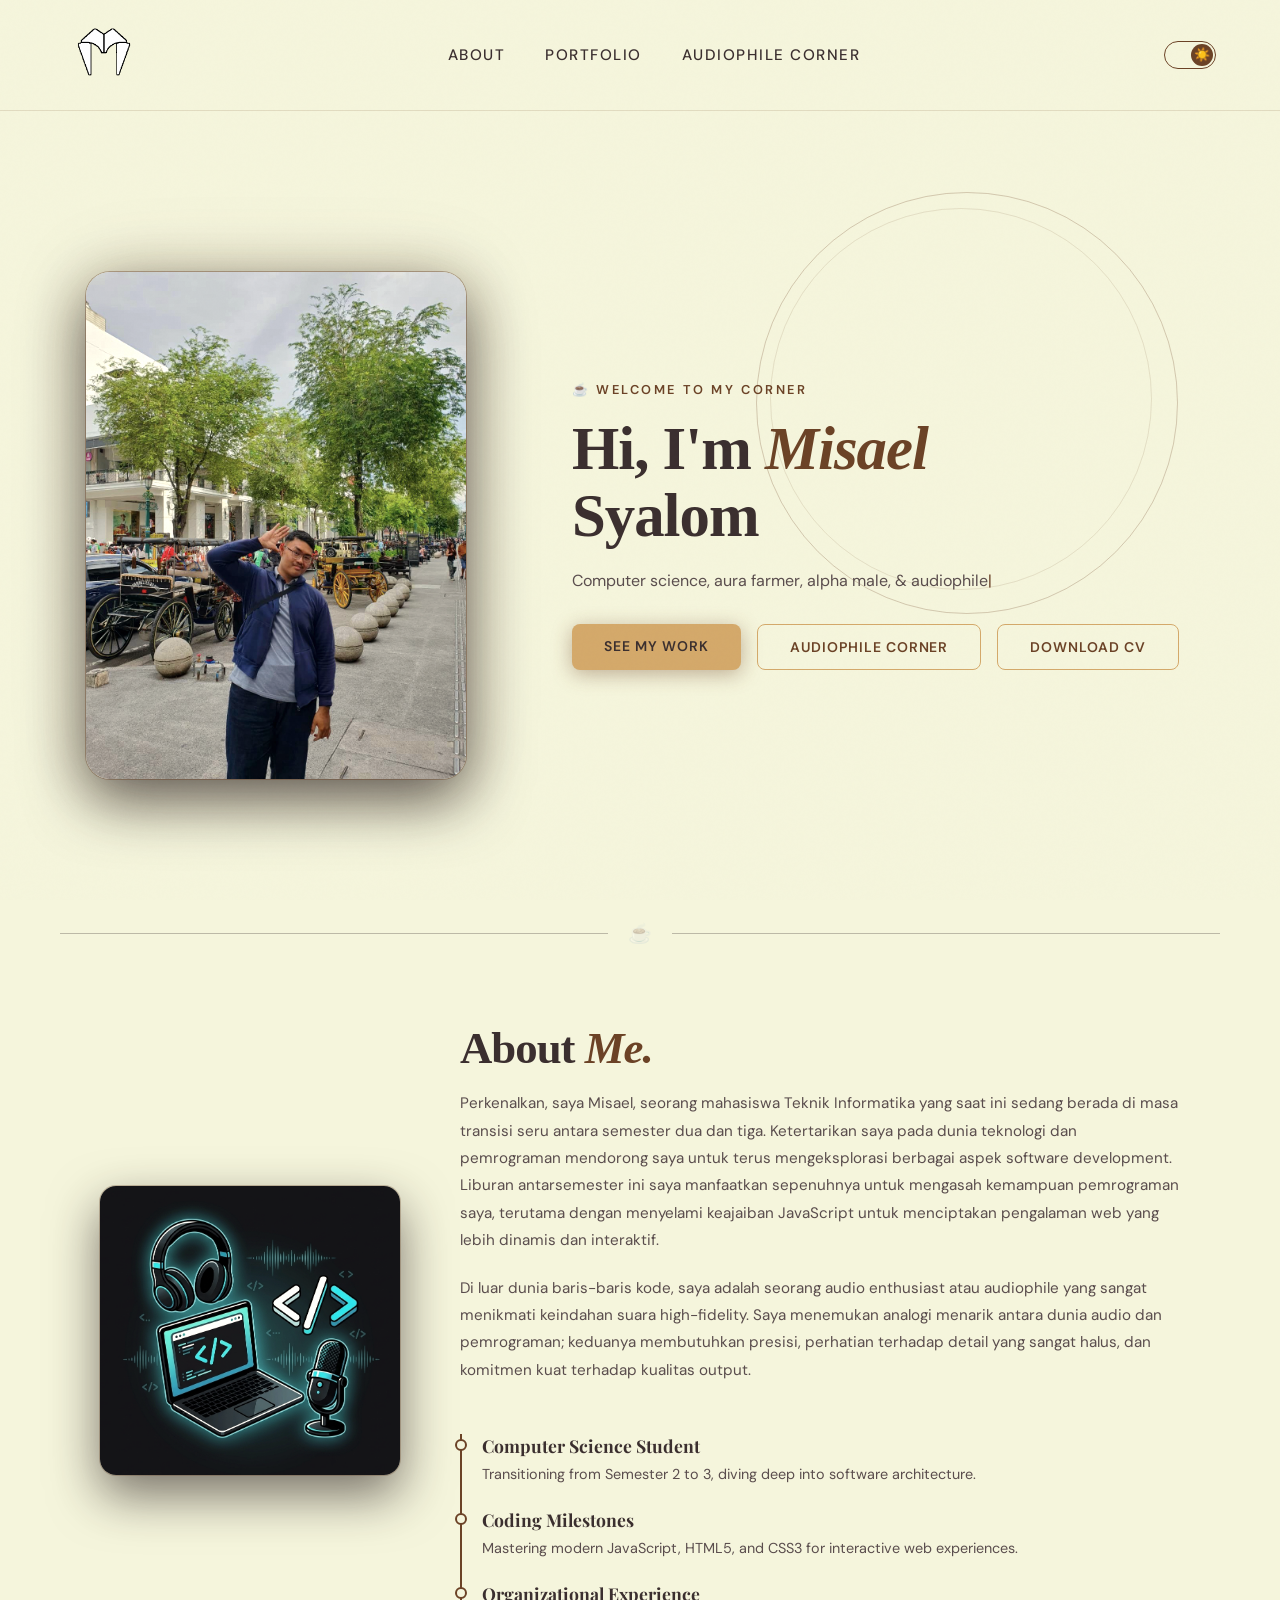
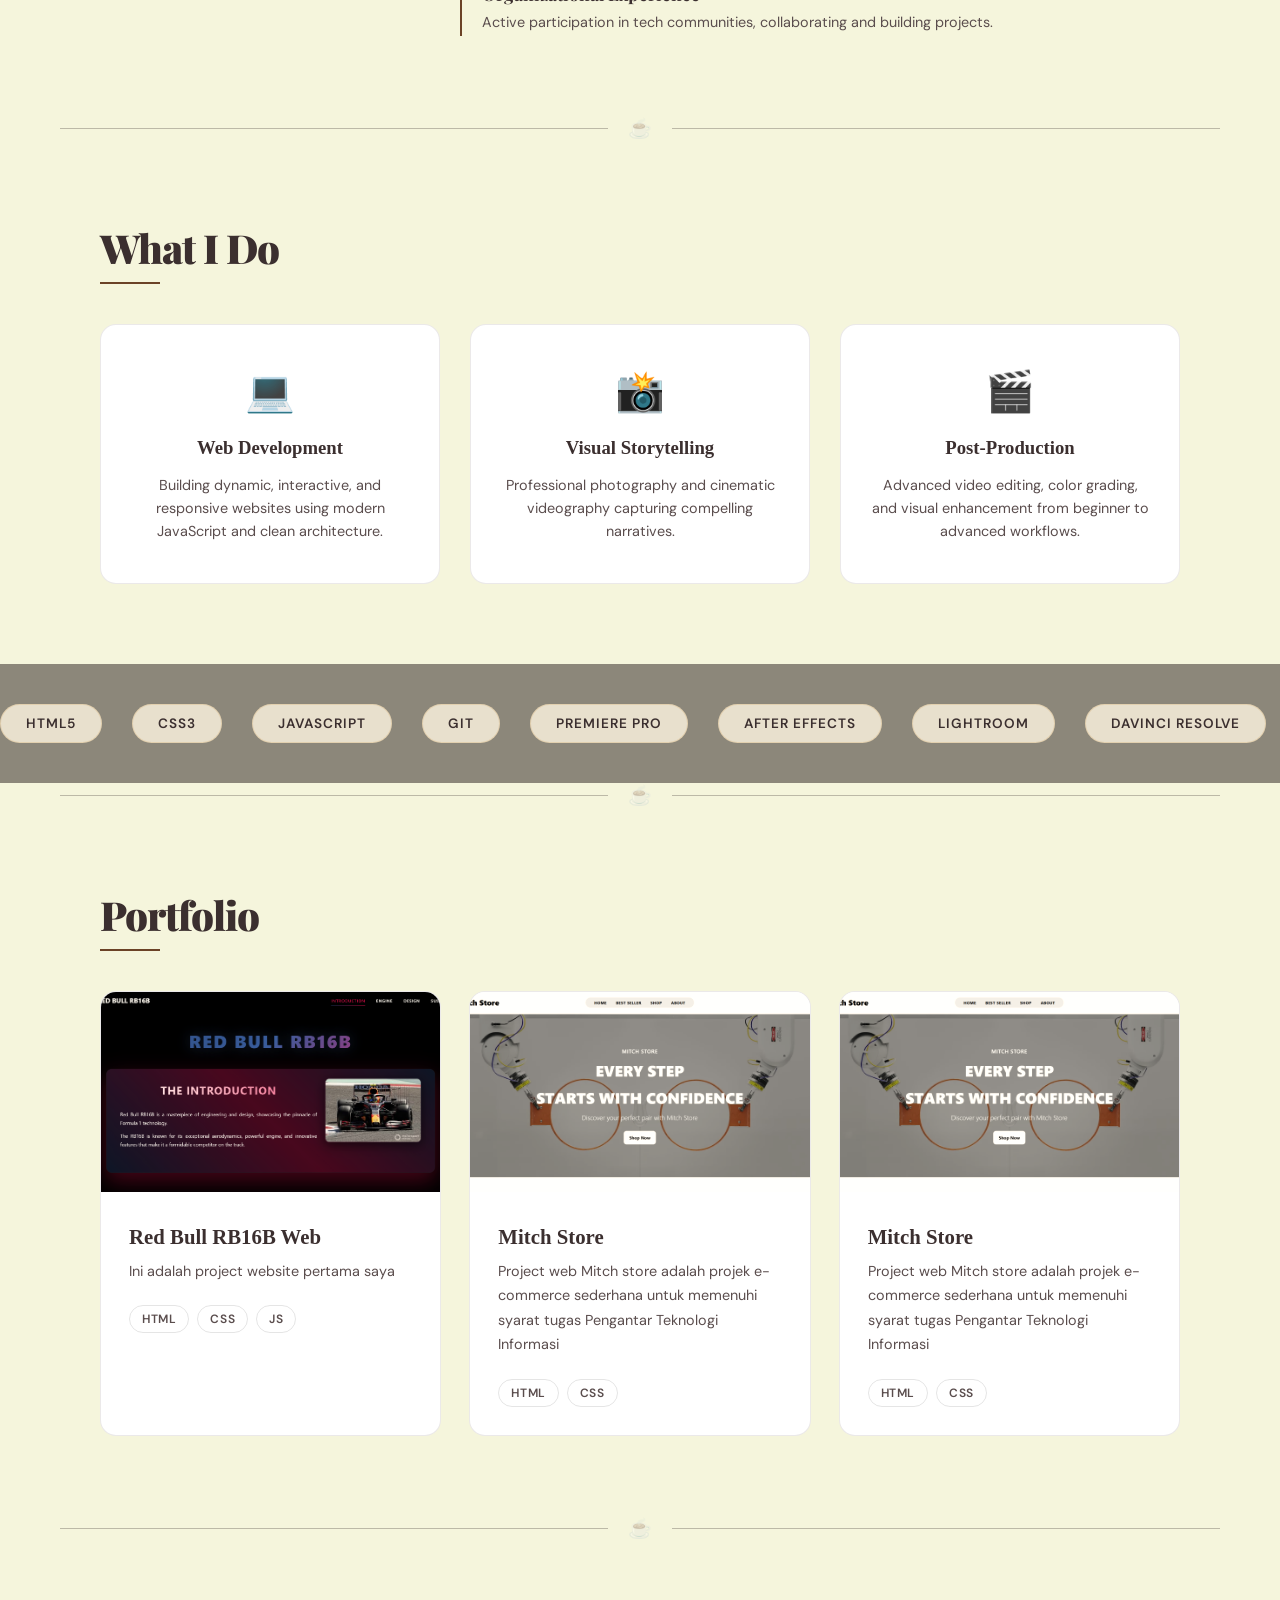
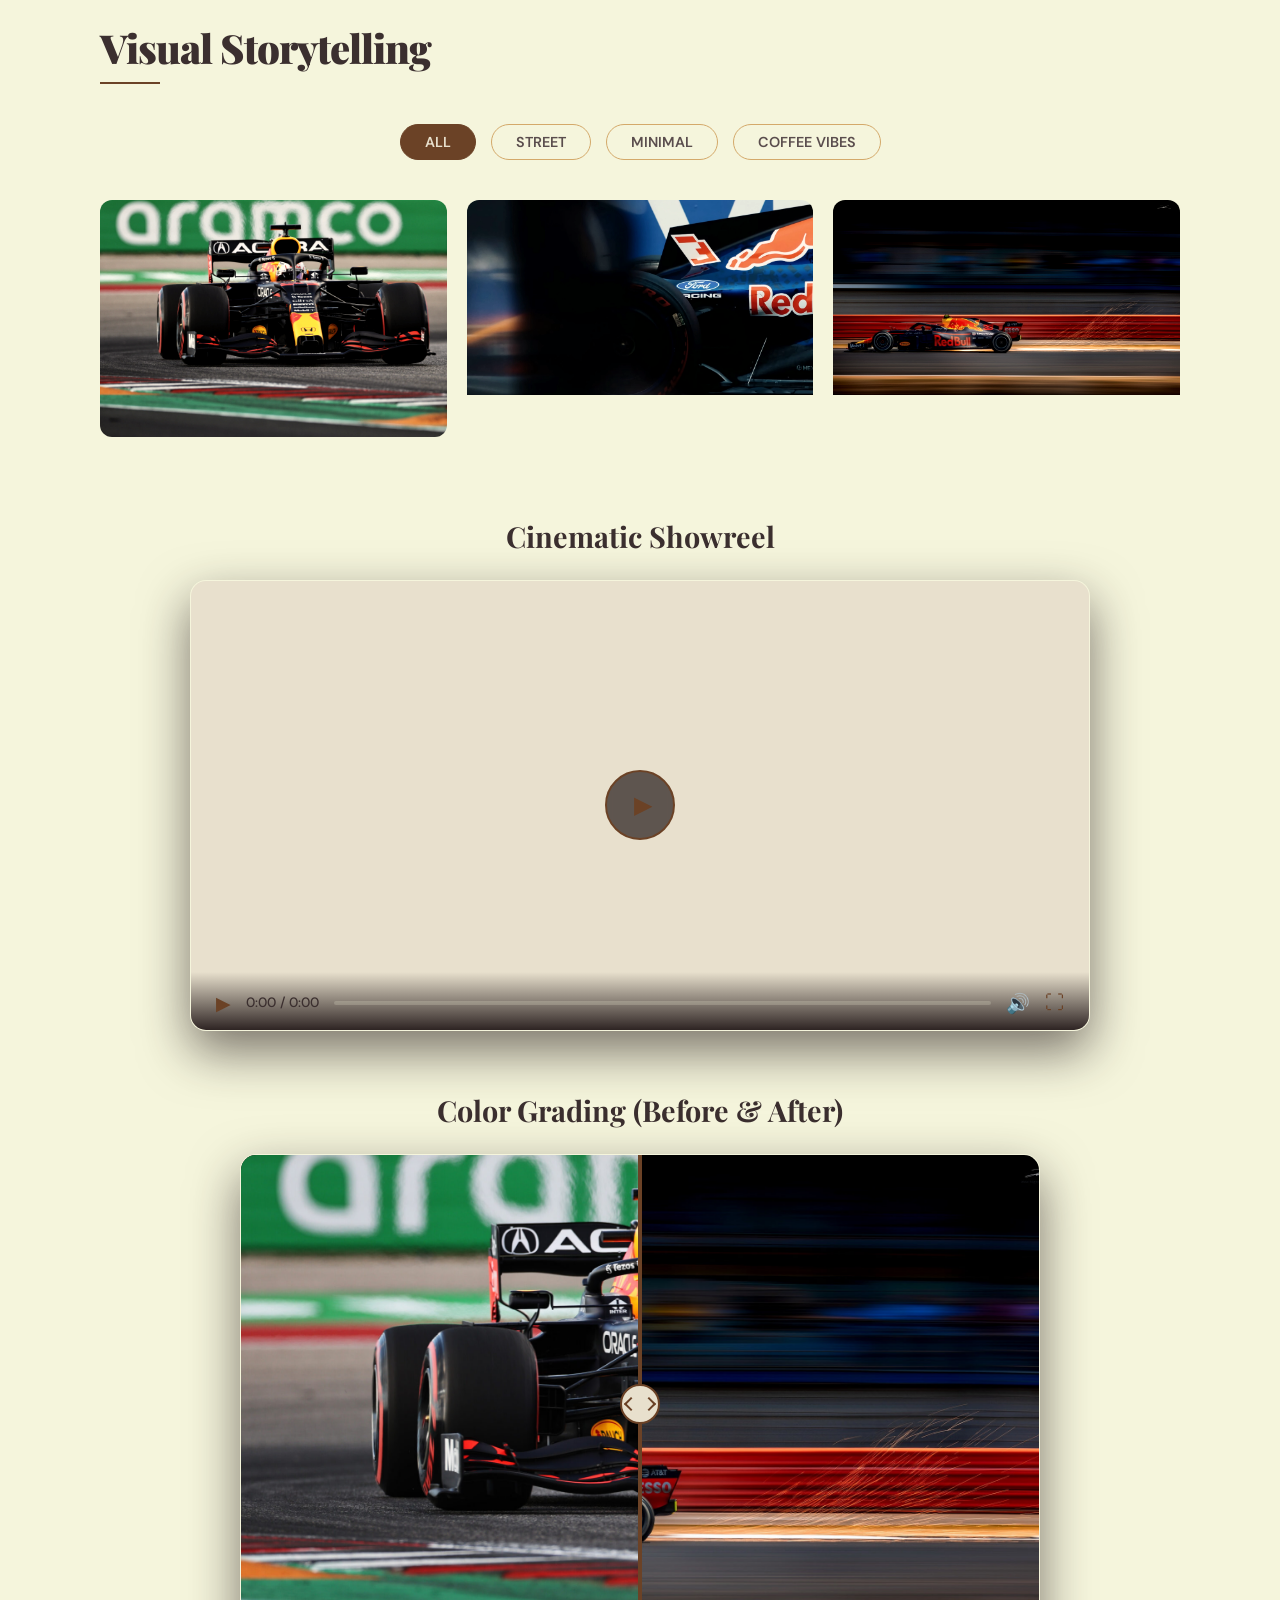
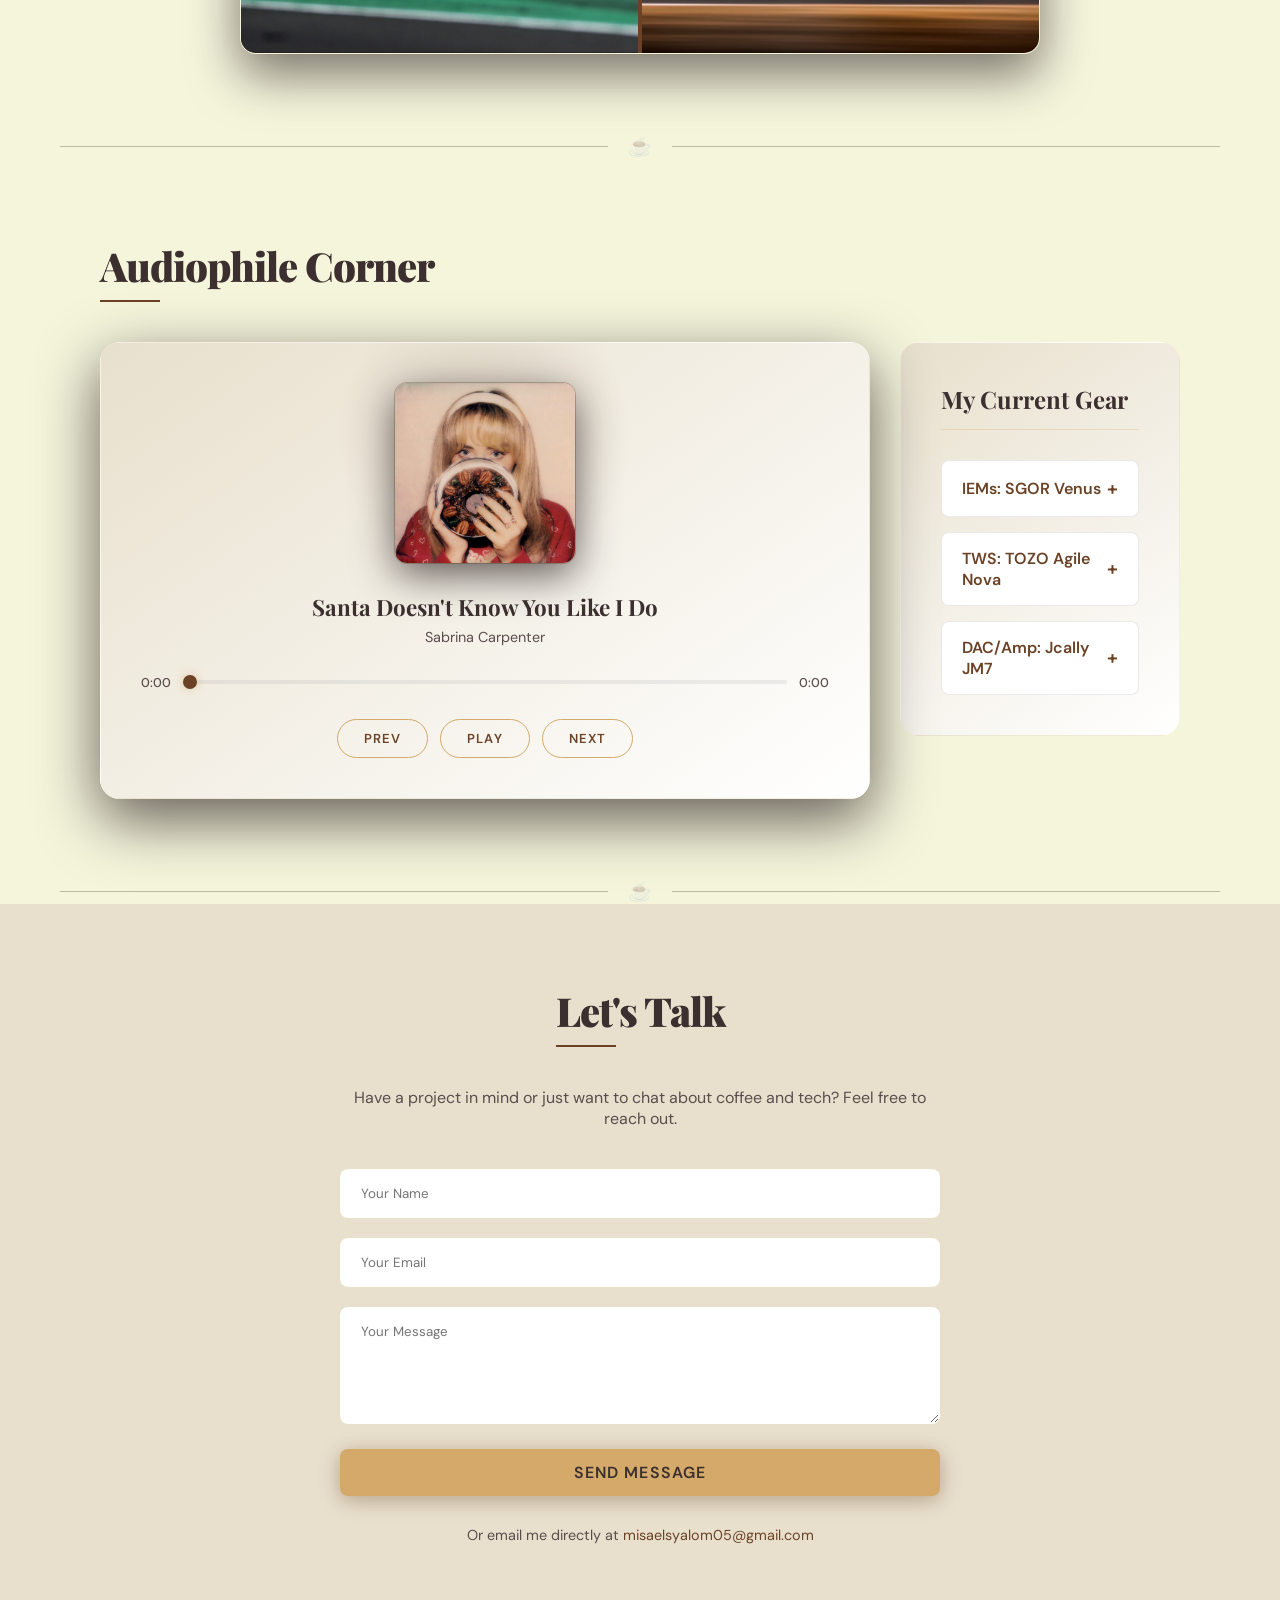
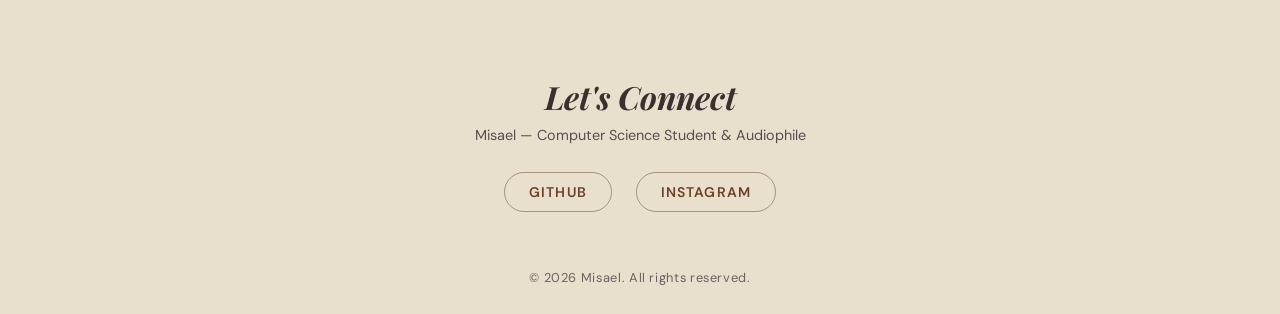
==== index.html @ 892ce071 "rename landing page" ====
<!DOCTYPE html>
<html lang="en">

<head>
    <meta charset="UTF-8">
    <meta name="viewport" content="width=device-width, initial-scale=1.0">
    <link rel="stylesheet" href="style.css">
    <link rel="icon" type="image/x-icon" href="logo_white.png">
    <title>Misael — Portfolio</title>

</head>

<body>

    <header id="main-header">
        <nav>
            <div class="nav-container">
                <div class="logo-wrapper">
                    <img src="logo_white.png" alt="logo" class="logokiri">
                </div>

                <ul class="nav-links">
                    <li><a href="#about" class="nav-item">About</a></li>
                    <li><a href="#projects" class="nav-item">Portfolio</a></li>
                    <li><a href="#audio" class="nav-item">Audiophile Corner</a></li>
                </ul>

                <div class="header-action">
                    <button id="theme-toggle" class="theme-switch" aria-label="Toggle Dark Mode">
                        <div class="switch-track">
                            <div class="switch-thumb">
                                <span class="icon-moon">🌙</span>
                                <span class="icon-sun">☀️</span>
                            </div>
                        </div>
                    </button>
                </div>
            </div>
        </nav>
    </header>

    <!-- HERO -->
    <section class="hero">
        <div class="hero-container">
            <div class="hero-image-container">
                <img src="profil hero content.jpeg" alt="Foto Profil Misael" class="profile-pic">
            </div>
            <div class="hero-text">
                <p class="eyebrow">☕ welcome to my corner</p>
                <h2 class="hero-greeting">Hi, I'm <em>Misael</em><br>Syalom</h2>
                <p class="hero-description typing-effect">Computer science, aura farmer, alpha male, & audiophile</p>
                <div class="hero-buttons">
                    <a href="#projects" class="btn btn-filled">See My Work</a>
                    <a href="#audio" class="btn btn-outline">Audiophile Corner</a>
                    <a href="#" class="btn btn-outline cv-btn" download>Download CV</a>
                </div>
            </div>
        </div>
    </section>

    <!-- DIVIDER -->
    <div class="section-divider"><span>☕</span></div>

    <!-- ABOUT ME -->
    <section class="aboutme" id="about">
        <img class="aboutmeimg" src="ilustrasi about me.png" alt="ilustrasi about me">
        <div class="tulisanaboutme">
            <h1>About <span>Me.</span></h1>
            <p>Perkenalkan, saya Misael, seorang mahasiswa Teknik Informatika yang saat ini sedang berada di masa
                transisi seru antara semester dua dan tiga. Ketertarikan saya pada dunia teknologi dan pemrograman
                mendorong saya untuk terus mengeksplorasi berbagai aspek software development. Liburan antarsemester ini
                saya manfaatkan sepenuhnya untuk mengasah kemampuan pemrograman saya, terutama dengan menyelami
                keajaiban JavaScript untuk menciptakan pengalaman web yang lebih dinamis dan interaktif.</p>
            <p>Di luar dunia baris-baris kode, saya adalah seorang audio enthusiast atau audiophile yang sangat
                menikmati keindahan suara high-fidelity. Saya menemukan analogi menarik antara dunia audio dan
                pemrograman; keduanya membutuhkan presisi, perhatian terhadap detail yang sangat halus, dan komitmen
                kuat terhadap kualitas output.</p>

            <div class="timeline-container">
                <div class="timeline-item">
                    <div class="timeline-dot"></div>
                    <div class="timeline-content">
                        <h4>Computer Science Student</h4>
                        <p>Transitioning from Semester 2 to 3, diving deep into software architecture.</p>
                    </div>
                </div>
                <div class="timeline-item">
                    <div class="timeline-dot"></div>
                    <div class="timeline-content">
                        <h4>Coding Milestones</h4>
                        <p>Mastering modern JavaScript, HTML5, and CSS3 for interactive web experiences.</p>
                    </div>
                </div>
                <div class="timeline-item">
                    <div class="timeline-dot"></div>
                    <div class="timeline-content">
                        <h4>Organizational Experience</h4>
                        <p>Active participation in tech communities, collaborating and building projects.</p>
                    </div>
                </div>
            </div>
        </div>
    </section>

    <!-- DIVIDER -->
    <div class="section-divider"><span>☕</span></div>

    <!-- WHAT I DO / SERVICES -->
    <section class="services">
        <h2 class="section-title">What I Do</h2>
        <div class="services-grid">
            <div class="service-card">
                <div class="service-icon">💻</div>
                <h3>Web Development</h3>
                <p>Building dynamic, interactive, and responsive websites using modern JavaScript and clean
                    architecture.</p>
            </div>
            <div class="service-card">
                <div class="service-icon">📸</div>
                <h3>Visual Storytelling</h3>
                <p>Professional photography and cinematic videography capturing compelling narratives.</p>
            </div>
            <div class="service-card">
                <div class="service-icon">🎬</div>
                <h3>Post-Production</h3>
                <p>Advanced video editing, color grading, and visual enhancement from beginner to advanced workflows.
                </p>
            </div>
        </div>
    </section>

    <!-- TECH STACK -->
    <section class="tech-stack-marquee">
        <div class="marquee-content">
            <!-- Badges -->
            <span class="tech-badge">HTML5</span>
            <span class="tech-badge">CSS3</span>
            <span class="tech-badge">JavaScript</span>
            <span class="tech-badge">Git</span>
            <span class="tech-badge">Premiere Pro</span>
            <span class="tech-badge">After Effects</span>
            <span class="tech-badge">Lightroom</span>
            <span class="tech-badge">DaVinci Resolve</span>
            <!-- Duplicate for infinite scroll -->
            <span class="tech-badge" aria-hidden="true">HTML5</span>
            <span class="tech-badge" aria-hidden="true">CSS3</span>
            <span class="tech-badge" aria-hidden="true">JavaScript</span>
            <span class="tech-badge" aria-hidden="true">Git</span>
            <span class="tech-badge" aria-hidden="true">Premiere Pro</span>
            <span class="tech-badge" aria-hidden="true">After Effects</span>
            <span class="tech-badge" aria-hidden="true">Lightroom</span>
            <span class="tech-badge" aria-hidden="true">DaVinci Resolve</span>
        </div>
    </section>

    <!-- DIVIDER -->
    <div class="section-divider"><span>☕</span></div>

    <!-- PORTFOLIO -->
    <section class="portfolio" id="projects">
        <h2 class="section-title">Portfolio</h2>
        <div class="portfolio-grid">

            <div class="card" onclick="openModal('modal-1')">
                <img src="ss web 1.png" alt="Project 1" class="card-img">
                <div class="card-content">
                    <h3>Red Bull RB16B Web</h3>
                    <p>Ini adalah project website pertama saya</p>
                    <div class="tech-stack">
                        <span>HTML</span>
                        <span>CSS</span>
                        <span>JS</span>
                    </div>
                </div>
            </div>

            <div class="card" onclick="openModal('modal-2')">
                <img src="mitch store.png" alt="Mitch Store" class="card-img">
                <div class="card-content">
                    <h3>Mitch Store</h3>
                    <p>Project web Mitch store adalah projek e-commerce sederhana untuk memenuhi syarat tugas Pengantar
                        Teknologi Informasi</p>
                    <div class="tech-stack">
                        <span>HTML</span>
                        <span>CSS</span>
                    </div>
                </div>
            </div>

            <div class="card" onclick="openModal('modal-2')">
                <img src="mitch store.png" alt="Mitch Store" class="card-img">
                <div class="card-content">
                    <h3>Mitch Store</h3>
                    <p>Project web Mitch store adalah projek e-commerce sederhana untuk memenuhi syarat tugas Pengantar
                        Teknologi Informasi</p>
                    <div class="tech-stack">
                        <span>HTML</span>
                        <span>CSS</span>
                    </div>
                </div>
            </div>
        </div>
    </section>

    <!-- DIVIDER -->
    <div class="section-divider"><span>☕</span></div>

    <!-- MULTIMEDIA SHOWCASE -->
    <section class="multimedia-showcase" id="multimedia">
        <h2 class="section-title">Visual Storytelling</h2>

        <!-- Filter Tabs -->
        <div class="filter-tabs">
            <button class="filter-btn active" data-filter="all">All</button>
            <button class="filter-btn" data-filter="street">Street</button>
            <button class="filter-btn" data-filter="minimal">Minimal</button>
            <button class="filter-btn" data-filter="coffee">Coffee Vibes</button>
        </div>

        <!-- Masonry Grid -->
        <div class="masonry-grid">
            <div class="masonry-item" data-category="street">
                <img src="rb 16b.jpg" alt="Street Photo" class="gallery-img">
            </div>
            <div class="masonry-item" data-category="minimal">
                <img src="rb22 suzuka.jpeg" alt="Minimal Photo" class="gallery-img">
            </div>
            <div class="masonry-item" data-category="coffee">
                <img src="rb16b wallpaper.jpg" alt="Coffee Photo" class="gallery-img">
            </div>
        </div>

        <!-- Cinematic Video Showreel -->
        <div class="video-showreel">
            <h3>Cinematic Showreel</h3>
            <div class="video-container" id="custom-video-container">
                <video id="showreel-video" preload="metadata">
                    <source src="RB16B_ the new Red Bull Racing 2021 car revealed.mp4#t=0.001" type="video/mp4">
                    Your browser does not support the video tag.
                </video>

                <!-- Custom Control Panel -->
                <div class="custom-video-controls">
                    <button class="video-btn" id="play-pause-btn">▶</button>
                    <div class="video-time">
                        <span id="video-current">0:00</span> / <span id="video-duration">0:00</span>
                    </div>
                    <div class="video-progress-container" id="video-progress-container">
                        <div class="video-progress-bar">
                            <div class="video-progress-filled" id="video-progress-filled"></div>
                        </div>
                    </div>
                    <button class="video-btn" id="mute-btn">🔊</button>
                    <button class="video-btn" id="fullscreen-btn">⛶</button>
                </div>
                <button class="video-overlay-play" id="overlay-play-btn">▶</button>
            </div>
        </div>

        <!-- Before & After Slider -->
        <div class="before-after-section">
            <h3>Color Grading (Before & After)</h3>
            <div class="ba-slider-container">
                <img src="rb16b wallpaper.jpg" alt="Before" class="ba-image-before">
                <img src="rb 16b.jpg" alt="After" class="ba-image-after">
                <div class="ba-slider-handle">
                    <div class="ba-slider-arrows"></div>
                </div>
            </div>
        </div>
    </section>

    <!-- DIVIDER -->
    <div class="section-divider"><span>☕</span></div>

    <!-- AUDIOPHILE CORNER -->
    <section class="audiophile-corner" id="audio">
        <h2 class="section-title">Audiophile Corner</h2>
        <div class="audio-container">

            <div class="music-player" id="music-player-wrapper">
                <img src="cover-placeholder.jpg" id="album-cover" class="album-cover" alt="Album Cover">
                <h3 id="track-title">Track Title</h3>
                <p id="track-artist">Artist Name</p>

                <audio id="audio-element" src=""></audio>

                <div class="progress-container">
                    <span id="current-time">0:00</span>
                    <input type="range" id="progress-bar" min="0" max="100" value="0" step="1">
                    <span id="total-time">0:00</span>
                </div>

                <div class="player-controls">
                    <button id="prev-btn" class="control-btn">Prev</button>
                    <button id="play-btn" class="control-btn">Play</button>
                    <button id="next-btn" class="control-btn">Next</button>
                </div>
            </div>

            <div class="my-gear">
                <h3>My Current Gear</h3>
                <div class="gear-accordion">
                    <details class="gear-item">
                        <summary>IEMs: SGOR Venus</summary>
                        <div class="gear-content">
                            <p><strong>Sound Signature:</strong> V-Shaped, energetic.</p>
                            <p><strong>Review:</strong> Great entry-level IEM with punchy bass and decent soundstage.
                            </p>
                            <p><strong>Pairing:</strong> Works excellently with Jcally JM7.</p>
                        </div>
                    </details>
                    <details class="gear-item">
                        <summary>TWS: TOZO Agile Nova</summary>
                        <div class="gear-content">
                            <p><strong>Sound Signature:</strong> Warm and smooth.</p>
                            <p><strong>Review:</strong> Very comfortable for long sessions, ANC is quite effective for
                                its price.</p>
                        </div>
                    </details>
                    <details class="gear-item">
                        <summary>DAC/Amp: Jcally JM7</summary>
                        <div class="gear-content">
                            <p><strong>Review:</strong> Provides a clean background and drives sensitive IEMs perfectly
                                without hissing.</p>
                        </div>
                    </details>
                </div>
            </div>

        </div>
    </section>

    <!-- DIVIDER -->
    <div class="section-divider"><span>☕</span></div>

    <!-- CONTACT -->
    <section class="contact-section" id="contact">
        <div class="contact-container">
            <h2 class="section-title">Let's Talk</h2>
            <p class="contact-subtitle">Have a project in mind or just want to chat about coffee and tech? Feel free to
                reach out.</p>
            <form class="contact-form" action="#" method="POST">
                <div class="form-group">
                    <input type="text" id="name" placeholder="Your Name" required>
                </div>
                <div class="form-group">
                    <input type="email" id="email" placeholder="Your Email" required>
                </div>
                <div class="form-group">
                    <textarea id="message" rows="5" placeholder="Your Message" required></textarea>
                </div>
                <button type="submit" class="btn btn-filled">Send Message</button>
            </form>
            <div class="contact-fallback">
                <p>Or email me directly at <a href="mailto:misaelsyalom05@gmail.com">misaelsyalom05@gmail.com</a></p>
            </div>
        </div>
    </section>

    <!-- FOOTER -->
    <footer class="site-footer">
        <div class="footer-content">
            <h3>Let's Connect</h3>
            <p>Misael — Computer Science Student & Audiophile</p>
            <div class="social-links">
                <a href="https://github.com/Mrblindside07" target="_blank">GitHub</a>
                <a href="https://www.instagram.com/mrblindside_07/" target="_blank">Instagram</a>
            </div>
        </div>
        <div class="footer-bottom">
            <p>&copy; 2026 Misael. All rights reserved.</p>
        </div>
    </footer>

    <script src="script.js"></script>

    <!-- MODALS -->
    <div id="modal-1" class="modal-overlay">
        <div class="modal-content">
            <button class="modal-close" onclick="closeModal('modal-1')">&times;</button>
            <h2>Red Bull RB16B Web</h2>
            <div class="modal-body">
                <h4>Problem & Overview</h4>
                <p>Ini adalah project website pertama saya. Membangun struktur dasar untuk menampilkan informasi tentang
                    mobil F1 favorit saya.</p>
                <h4>Technical Challenges</h4>
                <p>Tantangan terbesar adalah memastikan desain tetap responsif dan memahami konsep dasar CSS
                    flexbox/grid.</p>
                <div class="modal-actions">
                    <a href="#" class="btn btn-filled">Live Demo</a>
                    <a href="#" class="btn btn-outline">GitHub Repo</a>
                </div>
            </div>
        </div>
    </div>

    <div id="modal-2" class="modal-overlay">
        <div class="modal-content">
            <button class="modal-close" onclick="closeModal('modal-2')">&times;</button>
            <h2>Mitch Store</h2>
            <div class="modal-body">
                <h4>Problem & Overview</h4>
                <p>Project web Mitch store adalah projek e-commerce sederhana untuk memenuhi syarat tugas Pengantar
                    Teknologi Informasi.</p>
                <h4>Technical Challenges</h4>
                <p>Menerapkan layout dinamis dengan interaksi dasar. Mengatur hirarki visual untuk produk yang
                    ditampilkan.</p>
                <div class="modal-actions">
                    <a href="#" class="btn btn-filled">Live Demo</a>
                    <a href="#" class="btn btn-outline">GitHub Repo</a>
                </div>
            </div>
        </div>
    </div>

    <!-- Lightbox Modal -->
    <div id="lightbox" class="lightbox-overlay">
        <span class="lightbox-close">&times;</span>
        <img class="lightbox-img" id="lightbox-img" src="">
    </div>

</body>

</html>
---- style.css ----
@import url('https://fonts.googleapis.com/css2?family=Playfair+Display:ital,wght@0,400;0,700;0,900;1,400;1,700&family=DM+Sans:wght@300;400;500;600&display=swap');

:root {
  --espresso: #3B2F2F;
  --cream: #F5F5DC;
  --coffee: #6B4226;
  --ash: #A9A9A9;
  --foam: #FAF6EF;
  --dark-roast: #241A1A;
  --mid-roast: #2E2020;
  --latte: #D4A96A;
  --steam: rgba(245, 245, 220, 0.07);
  --nav-bg: rgba(59, 47, 47, 0.7);
  --nav-border: rgba(107, 66, 38, 0.3);
}

body.light-mode {
  --espresso: #F5F5DC;
  --cream: #3B2F2F;
  --coffee: #D4A96A;
  --ash: #5A4D4D;
  --foam: #241A1A;
  --dark-roast: #E8E0CD;
  --mid-roast: #FFFFFF;
  --latte: #6B4226;
  --steam: rgba(59, 47, 47, 0.1);
  --nav-bg: rgba(245, 245, 220, 0.8);
  --nav-border: rgba(107, 66, 38, 0.15);
}

* {
  margin: 0;
  padding: 0;
  box-sizing: border-box;
}

html {
  scroll-behavior: smooth;
}

body {
  background-color: var(--espresso);
  font-family: 'DM Sans', sans-serif;
  color: var(--cream);
  min-height: 100vh;
  display: flex;
  flex-direction: column;
  overflow-x: hidden;
}

body::before {
  content: '';
  position: fixed;
  inset: 0;
  background-image: url("data:image/svg+xml,%3Csvg viewBox='0 0 256 256' xmlns='http://www.w3.org/2000/svg'%3E%3Cfilter id='noise'%3E%3CfeTurbulence type='fractalNoise' baseFrequency='0.9' numOctaves='4' stitchTiles='stitch'/%3E%3C/filter%3E%3Crect width='100%25' height='100%25' filter='url(%23noise)' opacity='0.04'/%3E%3C/svg%3E");
  pointer-events: none;
  z-index: 9999;
  opacity: 0.35;
}

/* ══════════════════════════════
   HEADER & NAVBAR PREMIUM
   ══════════════════════════════ */
#main-header {
  position: sticky;
  top: 0;
  z-index: 1000;
  transition: all 0.4s ease;
}

nav {
  padding: 15px 0;
  background-color: var(--nav-bg);
  backdrop-filter: blur(15px);
  -webkit-backdrop-filter: blur(15px);
  border-bottom: 1px solid var(--nav-border);
}

.nav-container {
  max-width: 1300px;
  margin: 0 auto;
  display: flex;
  align-items: center;
  justify-content: space-between;
  padding: 0 5%;
}

.logo-wrapper .logokiri {
  width: 80px;
  height: auto;
  padding: 8px;
  border-radius: 15px;
  transition: all 0.3s ease;
  cursor: pointer;
}

.nav-links {
  display: flex;
  gap: 40px;
  list-style: none;
}

.nav-item {
  text-decoration: none;
  color: var(--cream);
  font-weight: 500;
  font-size: 0.95rem;
  letter-spacing: 1.5px;
  text-transform: uppercase;
  position: relative;
  padding: 5px 0;
  transition: color 0.3s ease;
}

.nav-item::after {
  content: '';
  position: absolute;
  bottom: 0;
  left: 50%;
  width: 0;
  height: 2px;
  background-color: var(--latte);
  transition: all 0.3s ease;
  transform: translateX(-50%);
}

.nav-item:hover {
  color: var(--latte);
}

.nav-item:hover::after {
  width: 100%;
}

.btn-contact {
  text-decoration: none;
  color: var(--dark-roast);
  background-color: var(--latte);
  padding: 10px 25px;
  border-radius: 50px;
  font-weight: 700;
  font-size: 0.85rem;
  text-transform: uppercase;
  letter-spacing: 1px;
  transition: all 0.3s ease;
  border: 2px solid var(--latte);
}

.btn-contact:hover {
  background-color: transparent;
  color: var(--latte);
  box-shadow: 0 0 15px rgba(212, 169, 106, 0.4);
}

/* Hover effect for the theme toggle button */
#theme-toggle:hover .switch-track {
  box-shadow: 0 0 15px rgba(212, 169, 106, 0.4);
}


/* ══════════════════════════════
   HERO
   ══════════════════════════════ */
.hero {
  min-height: 90vh;
  display: flex;
  justify-content: center;
  align-items: center;
  padding: 60px 60px 40px;
  position: relative;
}

.hero::before {
  content: '';
  position: absolute;
  right: 8%;
  top: 10%;
  width: 420px;
  height: 420px;
  border-radius: 50%;
  border: 1px solid rgba(107, 66, 38, 0.25);
  pointer-events: none;
}

.hero::after {
  content: '';
  position: absolute;
  right: 10%;
  top: 12%;
  width: 380px;
  height: 380px;
  border-radius: 50%;
  border: 1px solid rgba(107, 66, 38, 0.12);
  pointer-events: none;
}

.hero-container {
  display: flex;
  align-items: center;
  max-width: 1200px;
  width: 100%;
  gap: 80px;
}

.hero-image-container {
  flex: 1;
  display: flex;
  justify-content: center;
}

.profile-pic {
  max-width: 380px;
  width: 100%;
  height: auto;
  border-radius: 24px;
  box-shadow: 0 0 0 1px rgba(107, 66, 38, 0.4), 0 20px 60px rgba(36, 26, 26, 0.7), 0 0 80px rgba(107, 66, 38, 0.15);
  transition: transform 0.4s ease, box-shadow 0.4s ease;
  filter: sepia(0.12) contrast(1.05);
}

.profile-pic:hover {
  transform: scale(1.025) translateY(-4px);
  box-shadow: 0 0 0 1px rgba(212, 169, 106, 0.5), 0 30px 80px rgba(36, 26, 26, 0.8), 0 0 100px rgba(212, 169, 106, 0.2);
}

.hero-text {
  flex: 1.5;
  display: flex;
  flex-direction: column;
  gap: 18px;
  animation: fadeUp 0.9s ease both;
}

@keyframes fadeUp {
  from {
    opacity: 0;
    transform: translateY(30px);
  }

  to {
    opacity: 1;
    transform: translateY(0);
  }
}

.eyebrow {
  font-size: 0.8rem;
  font-weight: 600;
  letter-spacing: 0.2em;
  text-transform: uppercase;
  color: var(--latte);
}

.hero-greeting {
  font-family: 'limelight', serif;
  font-size: clamp(2.5rem, 6vw, 3.8rem);
  font-weight: 900;
  line-height: 1.1;
  letter-spacing: -1px;
  color: var(--cream);
  animation: fadeUp 0.9s ease both;
}

.hero-greeting em {
  font-style: italic;
  color: var(--latte);
}

.hero-description {
  font-size: clamp(0.9rem, 2vw, 1rem);
  font-weight: 400;
  color: var(--ash);
  line-height: 1.6;
  max-width: 420px;
  margin-bottom: 12px;
}

.hero-buttons {
  display: flex;
  gap: 16px;
  flex-wrap: wrap;
}

.btn {
  display: inline-block;
  padding: 13px 32px;
  border-radius: 8px;
  text-decoration: none;
  font-weight: 600;
  font-size: 14px;
  letter-spacing: 0.07em;
  text-transform: uppercase;
  font-family: 'DM Sans', sans-serif;
  transition: all 0.3s ease;
  cursor: pointer;
  border: none;
}

.btn-filled {
  background-color: var(--coffee);
  color: var(--cream);
  box-shadow: 0 4px 20px rgba(107, 66, 38, 0.4);
}

.btn-filled:hover {
  background-color: var(--latte);
  color: var(--dark-roast);
  transform: translateY(-2px);
  box-shadow: 0 8px 28px rgba(212, 169, 106, 0.35);
}

.btn-outline {
  background-color: transparent;
  color: var(--latte);
  border: 1.5px solid var(--coffee);
}

.btn-outline:hover {
  background-color: var(--coffee);
  color: var(--cream);
  transform: translateY(-2px);
}

/* ══════════════════════════════
   DIVIDER
   ══════════════════════════════ */
.section-divider {
  display: flex;
  align-items: center;
  gap: 20px;
  padding: 0 60px;
  opacity: 0.3;
}

.section-divider::before,
.section-divider::after {
  content: '';
  flex: 1;
  height: 1px;
  background: var(--cream);
}

.section-divider span {
  font-size: 1.2rem;
}

/* ══════════════════════════════
   ABOUT ME
   ══════════════════════════════ */
.aboutme {
  display: flex;
  align-items: center;
  gap: 60px;
  max-width: 1200px;
  margin: 80px auto;
  padding: 0 60px;
}

.aboutmeimg {
  width: 300px;
  flex-shrink: 0;
  border-radius: 16px;
  box-shadow: 0 0 0 1px rgba(107, 66, 38, 0.3), 0 20px 50px rgba(36, 26, 26, 0.6);
  transition: transform 0.4s ease, box-shadow 0.4s ease;
  filter: sepia(0.1);
}

.aboutmeimg:hover {
  transform: scale(1.03) rotate(-1deg);
  box-shadow: 0 0 0 1px rgba(212, 169, 106, 0.4), 0 30px 70px rgba(36, 26, 26, 0.7);
}

.tulisanaboutme {
  color: var(--cream);
  display: flex;
  flex-direction: column;
  gap: 20px;
}

.tulisanaboutme h1 {
  font-family: 'limelight', serif;
  font-size: 2.8rem;
  font-weight: 900;
  letter-spacing: -1px;
  line-height: 1;
}

.tulisanaboutme h1 span {
  color: var(--latte);
  font-style: italic;
}

.tulisanaboutme p {
  font-size: 0.95rem;
  color: var(--ash);
  line-height: 1.8;
}

/* ══════════════════════════════
   PORTFOLIO
   ══════════════════════════════ */
.portfolio {
  padding: 80px 60px;
  max-width: 1200px;
  margin: 0 auto;
  width: 100%;
}

.section-title {
  font-family: 'Playfair Display', serif;
  font-size: 2.5rem;
  font-weight: 900;
  margin-bottom: 50px;
  color: var(--cream);
  letter-spacing: -1px;
  position: relative;
  display: inline-block;
}

.section-title::after {
  content: '';
  position: absolute;
  bottom: -10px;
  left: 0;
  width: 60px;
  height: 2px;
  background: var(--latte);
}

.portfolio-grid {
  display: grid;
  grid-template-columns: repeat(auto-fit, minmax(320px, 1fr));
  gap: 28px;
}

.card {
  background-color: var(--mid-roast);
  border: 1px solid var(--steam);
  border-radius: 16px;
  overflow: hidden;
  transition: all 0.35s ease;
  cursor: pointer;
}

.card:hover {
  border-color: rgba(212, 169, 106, 0.35);
  box-shadow: 0 20px 50px rgba(36, 26, 26, 0.6), 0 0 30px rgba(107, 66, 38, 0.2);
  transform: translateY(-8px);
}

.card-img {
  width: 100%;
  height: 200px;
  object-fit: cover;
  background-color: var(--dark-roast);
  filter: sepia(0.15);
  transition: filter 0.3s ease;
}

.card:hover .card-img {
  filter: sepia(0);
}

.card-content {
  padding: 28px;
}

.card-content h3 {
  font-family: 'limelight', serif;
  font-size: 1.3rem;
  margin-bottom: 10px;
  color: var(--cream);
}

.card-content p {
  font-size: 0.9rem;
  color: var(--ash);
  line-height: 1.7;
  margin-bottom: 22px;
}

.tech-stack {
  display: flex;
  gap: 8px;
  flex-wrap: wrap;
}

.tech-stack span {
  font-size: 0.75rem;
  font-weight: 600;
  padding: 5px 12px;
  border: 1px solid rgba(169, 169, 169, 0.3);
  border-radius: 50px;
  color: var(--ash);
  letter-spacing: 0.05em;
  text-transform: uppercase;
  transition: all 0.3s ease;
}

.card:hover .tech-stack span {
  border-color: rgba(212, 169, 106, 0.5);
  color: var(--latte);
}

/* ══════════════════════════════
   AUDIOPHILE CORNER
   ══════════════════════════════ */
.audiophile-corner {
  padding: 80px 60px;
  max-width: 1200px;
  margin: 0 auto;
  width: 100%;
}

.audio-container {
  display: flex;
  gap: 30px;
  flex-wrap: wrap;
  align-items: flex-start;
}

.music-player {
  background: linear-gradient(145deg, var(--dark-roast), var(--mid-roast));
  padding: 40px;
  border-radius: 20px;
  flex: 1;
  min-width: 320px;
  text-align: center;
  box-shadow: 0 20px 60px rgba(36, 26, 26, 0.7);
  border: 1px solid rgba(245, 245, 220, 0.06);
  position: sticky;
  top: 90px;
  overflow: hidden;
}

.music-player::before {
  content: '';
  position: absolute;
  top: -60px;
  left: 50%;
  transform: translateX(-50%);
  width: 300px;
  height: 300px;
  border-radius: 50%;
  background: radial-gradient(circle, rgba(107, 66, 38, 0.15), transparent 70%);
  pointer-events: none;
}

.album-cover {
  width: 180px;
  height: 180px;
  object-fit: cover;
  border-radius: 12px;
  margin-bottom: 24px;
  box-shadow: 0 12px 40px rgba(36, 26, 26, 0.7), 0 0 0 1px rgba(107, 66, 38, 0.3);
  transition: transform 0.4s ease, box-shadow 0.4s ease;
  filter: sepia(0.1);
}

.music-player.playing .album-cover {
  animation: spin-slow 20s linear infinite;
}

@keyframes spin-slow {
  from {
    border-radius: 12px;
  }

  to {
    border-radius: 12px;
  }
}

.music-player h3 {
  color: var(--cream);
  font-family: 'Playfair Display', serif;
  font-size: 1.4rem;
  margin-bottom: 6px;
}

.music-player p {
  color: var(--ash);
  font-size: 0.9rem;
  margin-bottom: 28px;
}

.progress-container {
  display: flex;
  align-items: center;
  gap: 12px;
  margin-bottom: 28px;
  color: var(--ash);
  font-size: 0.8rem;
  font-weight: 500;
}

#progress-bar {
  flex: 1;
  -webkit-appearance: none;
  appearance: none;
  height: 4px;
  background: rgba(169, 169, 169, 0.2);
  border-radius: 4px;
  outline: none;
  cursor: pointer;
}

#progress-bar::-webkit-slider-thumb {
  -webkit-appearance: none;
  appearance: none;
  width: 14px;
  height: 14px;
  border-radius: 50%;
  background: var(--latte);
  cursor: pointer;
  box-shadow: 0 0 8px rgba(212, 169, 106, 0.5);
  transition: transform 0.2s ease;
}

#progress-bar::-webkit-slider-thumb:hover {
  transform: scale(1.3);
}

.player-controls {
  display: flex;
  justify-content: center;
  gap: 12px;
}

.control-btn {
  background-color: transparent;
  color: var(--latte);
  border: 1.5px solid var(--coffee);
  padding: 10px 26px;
  border-radius: 50px;
  cursor: pointer;
  font-weight: 600;
  font-size: 13px;
  letter-spacing: 0.08em;
  text-transform: uppercase;
  transition: all 0.3s ease;
  font-family: 'DM Sans', sans-serif;
}

.control-btn:hover {
  background-color: var(--coffee);
  color: var(--cream);
  box-shadow: 0 4px 20px rgba(107, 66, 38, 0.4);
}

.my-gear {
  flex: 0 0 280px;
  background: linear-gradient(145deg, var(--dark-roast), var(--mid-roast));
  padding: 40px;
  border-radius: 20px;
  border: 1px solid rgba(245, 245, 220, 0.06);
}

.my-gear h3 {
  font-family: 'Playfair Display', serif;
  color: var(--cream);
  font-size: 1.5rem;
  margin-bottom: 30px;
  padding-bottom: 14px;
  border-bottom: 1px solid rgba(212, 169, 106, 0.3);
}

.gear-list {
  list-style-type: none;
  display: flex;
  flex-direction: column;
  gap: 20px;
}

.gear-list li {
  color: var(--ash);
  font-size: 1rem;
  padding-left: 24px;
  position: relative;
  line-height: 1.5;
}

.gear-list li::before {
  content: "▹";
  position: absolute;
  left: 0;
  color: var(--latte);
}

/* ══════════════════════════════
   FOOTER
   ══════════════════════════════ */
.site-footer {
  margin-top: auto;
  background-color: var(--dark-roast);
  padding: 50px 60px 28px;
  text-align: center;
  border-top: 1px solid rgba(245, 245, 220, 0.07);
}

.footer-content h3 {
  font-family: 'Playfair Display', serif;
  color: var(--cream);
  font-size: 2rem;
  margin-bottom: 8px;
  font-style: italic;
}

.footer-content>p {
  color: var(--ash);
  font-size: 0.9rem;
  margin-bottom: 28px;
}

.social-links {
  display: flex;
  justify-content: center;
  gap: 24px;
  margin-bottom: 36px;
}

.social-links a {
  color: var(--latte);
  text-decoration: none;
  font-weight: 600;
  font-size: 14px;
  letter-spacing: 0.08em;
  text-transform: uppercase;
  transition: all 0.3s ease;
  padding: 10px 24px;
  border: 1.5px solid rgba(107, 66, 38, 0.5);
  border-radius: 50px;
}

.social-links a:hover {
  background-color: var(--coffee);
  color: var(--cream);
  border-color: var(--coffee);
  transform: translateY(-2px);
  box-shadow: 0 6px 20px rgba(107, 66, 38, 0.4);
}

.footer-bottom {
  border-top: 1px solid rgba(245, 245, 220, 0.07);
  padding-top: 20px;
}

.footer-bottom p {
  color: rgb(109, 96, 96);
  font-size: 0.8rem;
  letter-spacing: 0.05em;
}

/* ══════════════════════════════
   TYPING EFFECT
   ══════════════════════════════ */
.typing-effect::after {
  content: '|';
  animation: blink 1s step-end infinite;
  color: var(--latte);
}

@keyframes blink {
  50% {
    opacity: 0;
  }
}

/* ══════════════════════════════
   THEME TOGGLE
   ══════════════════════════════ */
.header-action {
  display: flex;
  align-items: center;
  gap: 12px;
}

.theme-switch {
  background: none;
  border: none;
  cursor: pointer;
  padding: 0;
  display: flex;
  align-items: center;
  flex-shrink: 0;
}

.switch-track {
  width: 52px;
  height: 28px;
  background-color: rgba(36, 26, 26, 0.5);
  border: 1.5px solid var(--latte);
  border-radius: 30px;
  position: relative;
  transition: background-color 0.3s ease;
}

body.light-mode .switch-track {
  background-color: rgba(245, 245, 220, 0.4);
}

.switch-thumb {
  position: absolute;
  top: 2px;
  left: 2px;
  width: 22px;
  height: 22px;
  background-color: var(--latte);
  border-radius: 50%;
  transition: transform 0.3s cubic-bezier(0.4, 0.0, 0.2, 1);
  display: flex;
  align-items: center;
  justify-content: center;
  font-size: 13px;
  line-height: 1;
  user-select: none;
}

/* Dark mode: thumb on left, show moon */
.switch-thumb .icon-moon {
  display: flex;
}

.switch-thumb .icon-sun {
  display: none;
}

/* Light mode: thumb slides right, show sun */
body.light-mode .switch-thumb {
  transform: translateX(24px);
}

body.light-mode .switch-thumb .icon-moon {
  display: none;
}

body.light-mode .switch-thumb .icon-sun {
  display: flex;
}

/* ══════════════════════════════
   TIMELINE
   ══════════════════════════════ */
.timeline-container {
  border-left: 2px solid var(--latte);
  margin-top: 30px;
  padding-left: 20px;
  display: flex;
  flex-direction: column;
  gap: 20px;
}

.timeline-item {
  position: relative;
}

.timeline-dot {
  position: absolute;
  left: -27px;
  top: 5px;
  width: 12px;
  height: 12px;
  background-color: var(--espresso);
  border: 2px solid var(--latte);
  border-radius: 50%;
}

.timeline-content h4 {
  color: var(--cream);
  font-family: 'Playfair Display', serif;
  font-size: 1.1rem;
  margin-bottom: 5px;
}

.timeline-content p {
  font-size: 0.9rem !important;
  color: var(--ash) !important;
  margin: 0 !important;
}

/* ══════════════════════════════
   SERVICES
   ══════════════════════════════ */
.services {
  padding: 80px 60px;
  max-width: 1200px;
  margin: 0 auto;
  width: 100%;
}

.services-grid {
  display: grid;
  grid-template-columns: repeat(auto-fit, minmax(300px, 1fr));
  gap: 30px;
}

.service-card {
  background-color: var(--mid-roast);
  padding: 40px 30px;
  border-radius: 16px;
  border: 1px solid var(--steam);
  transition: all 0.3s ease;
  text-align: center;
}

.service-card:hover {
  border-color: rgba(212, 169, 106, 0.35);
  transform: translateY(-5px);
  box-shadow: 0 15px 40px rgba(36, 26, 26, 0.6);
}

.service-icon {
  font-size: 2.5rem;
  margin-bottom: 20px;
}

.service-card h3 {
  font-family: 'limelight', serif;
  color: var(--cream);
  margin-bottom: 15px;
}

.service-card p {
  color: var(--ash);
  font-size: 0.9rem;
  line-height: 1.6;
}

/* ══════════════════════════════
   TECH STACK MARQUEE
   ══════════════════════════════ */
.tech-stack-marquee {
  width: 100%;
  overflow: hidden;
  padding: 40px 0;
  background-color: rgba(36, 26, 26, 0.5);
  display: flex;
  white-space: nowrap;
}

.marquee-content {
  display: flex;
  gap: 30px;
  animation: marquee 20s linear infinite;
}

@keyframes marquee {
  0% {
    transform: translateX(0);
  }

  100% {
    transform: translateX(-50%);
  }
}

.tech-badge {
  display: inline-block;
  padding: 10px 25px;
  background-color: var(--dark-roast);
  border: 1px solid rgba(212, 169, 106, 0.3);
  border-radius: 50px;
  color: var(--cream);
  font-weight: 600;
  letter-spacing: 1px;
  text-transform: uppercase;
  font-size: 0.85rem;
}

/* ══════════════════════════════
   MULTIMEDIA SHOWCASE
   ══════════════════════════════ */
.multimedia-showcase {
  padding: 80px 60px;
  max-width: 1200px;
  margin: 0 auto;
  width: 100%;
}

.filter-tabs {
  display: flex;
  gap: 15px;
  margin-bottom: 40px;
  flex-wrap: wrap;
  justify-content: center;
}

.filter-btn {
  background: transparent;
  border: 1px solid var(--coffee);
  color: var(--ash);
  padding: 8px 20px;
  border-radius: 50px;
  cursor: pointer;
  transition: all 0.3s ease;
  font-family: 'DM Sans', sans-serif;
  text-transform: uppercase;
  font-size: 0.8rem;
  font-weight: 600;
}

.filter-btn.active,
.filter-btn:hover {
  background: var(--coffee);
  color: var(--cream);
  border-color: var(--latte);
}

.masonry-grid {
  column-count: 3;
  column-gap: 20px;
  margin-bottom: 60px;
}

.masonry-item {
  break-inside: avoid;
  margin-bottom: 20px;
  border-radius: 12px;
  overflow: hidden;
  cursor: pointer;
  position: relative;
}

.gallery-img {
  width: 100%;
  display: block;
  transition: transform 0.4s ease, filter 0.4s ease;
  filter: sepia(0.2);
}

.masonry-item:hover .gallery-img {
  transform: scale(1.05);
  filter: sepia(0);
}

.video-showreel {
  margin-bottom: 60px;
  text-align: center;
}

.video-showreel h3 {
  font-family: 'Playfair Display', serif;
  color: var(--cream);
  font-size: 2rem;
  margin-bottom: 20px;
}

.video-container {
  position: relative;
  width: 100%;
  max-width: 900px;
  margin: 0 auto;
  border-radius: 16px;
  overflow: hidden;
  box-shadow: 0 20px 50px rgba(36, 26, 26, 0.6);
}

.video-container video {
  width: 100%;
  display: block;
}

/* Before After Slider */
.before-after-section {
  text-align: center;
}

.before-after-section h3 {
  font-family: 'Playfair Display', serif;
  color: var(--cream);
  font-size: 2rem;
  margin-bottom: 20px;
}

.ba-slider-container {
  position: relative;
  max-width: 800px;
  margin: 0 auto;
  border-radius: 12px;
  overflow: hidden;
  aspect-ratio: 16/9;
  user-select: none;
  -webkit-user-drag: none;
}

.ba-image-before,
.ba-image-after {
  position: absolute;
  top: 0;
  left: 0;
  width: 100%;
  height: 100%;
  object-fit: cover;
  pointer-events: none;
}

.ba-image-after {
  clip-path: inset(0 50% 0 0);
}

.ba-slider-handle {
  position: absolute;
  top: 0;
  bottom: 0;
  left: 50%;
  width: 4px;
  background: var(--latte);
  transform: translateX(-50%);
  cursor: ew-resize;
}

.ba-slider-arrows {
  position: absolute;
  top: 50%;
  left: 50%;
  transform: translate(-50%, -50%);
  width: 30px;
  height: 30px;
  background: var(--latte);
  border-radius: 50%;
  display: flex;
  align-items: center;
  justify-content: center;
}

.ba-slider-arrows::before,
.ba-slider-arrows::after {
  content: '';
  border: solid var(--espresso);
  border-width: 0 2px 2px 0;
  display: inline-block;
  padding: 3px;
}

.ba-slider-arrows::before {
  transform: rotate(135deg);
  margin-right: 2px;
}

.ba-slider-arrows::after {
  transform: rotate(-45deg);
  margin-left: 2px;
}

/* ══════════════════════════════
   GEAR ACCORDION
   ══════════════════════════════ */
.gear-accordion {
  display: flex;
  flex-direction: column;
  gap: 15px;
}

.gear-item {
  background: var(--mid-roast);
  border: 1px solid var(--steam);
  border-radius: 8px;
  overflow: hidden;
}

.gear-item summary {
  padding: 15px 20px;
  cursor: pointer;
  color: var(--latte);
  font-weight: 600;
  list-style: none;
  display: flex;
  justify-content: space-between;
  align-items: center;
}

.gear-item summary::-webkit-details-marker {
  display: none;
}

.gear-item summary::after {
  content: '+';
  color: var(--latte);
  font-size: 1.2rem;
  transition: transform 0.3s;
}

.gear-item[open] summary::after {
  transform: rotate(45deg);
}

.gear-content {
  padding: 0 20px 20px;
  color: var(--ash);
  font-size: 0.9rem;
  line-height: 1.6;
}

.gear-content p {
  margin-bottom: 8px;
}

/* ══════════════════════════════
   CONTACT FORM
   ══════════════════════════════ */
.contact-section {
  padding: 80px 60px;
  background-color: var(--dark-roast);
  text-align: center;
}

.contact-container {
  max-width: 600px;
  margin: 0 auto;
}

.contact-subtitle {
  color: var(--ash);
  margin-bottom: 40px;
}

.contact-form {
  display: flex;
  flex-direction: column;
  gap: 20px;
}

.form-group input,
.form-group textarea {
  width: 100%;
  padding: 15px 20px;
  background-color: var(--mid-roast);
  border: 1px solid rgba(245, 245, 220, 0.1);
  border-radius: 8px;
  color: var(--cream);
  font-family: 'DM Sans', sans-serif;
  transition: border-color 0.3s;
}

.form-group input:focus,
.form-group textarea:focus {
  outline: none;
  border-color: var(--latte);
}

.contact-form .btn-filled {
  border: none;
  font-size: 1rem;
}

.contact-fallback {
  margin-top: 30px;
  color: var(--ash);
  font-size: 0.9rem;
}

.contact-fallback a {
  color: var(--latte);
  text-decoration: none;
}

/* ══════════════════════════════
   MODALS & LIGHTBOX
   ══════════════════════════════ */
.modal-overlay,
.lightbox-overlay {
  position: fixed;
  top: 0;
  left: 0;
  width: 100%;
  height: 100%;
  background: rgba(36, 26, 26, 0.9);
  backdrop-filter: blur(5px);
  z-index: 2000;
  display: flex;
  justify-content: center;
  align-items: center;
  opacity: 0;
  pointer-events: none;
  transition: opacity 0.3s ease;
}

.modal-overlay.active,
.lightbox-overlay.active {
  opacity: 1;
  pointer-events: all;
}

.modal-content {
  background: var(--mid-roast);
  padding: 40px;
  border-radius: 16px;
  border: 1px solid rgba(212, 169, 106, 0.3);
  max-width: 600px;
  width: 90%;
  position: relative;
  transform: translateY(20px);
  transition: transform 0.3s ease;
}

.modal-overlay.active .modal-content {
  transform: translateY(0);
}

.modal-close,
.lightbox-close {
  position: absolute;
  top: 20px;
  right: 20px;
  background: transparent;
  border: none;
  color: var(--latte);
  font-size: 1.5rem;
  cursor: pointer;
}

.modal-content h2 {
  color: var(--cream);
  margin-bottom: 20px;
  font-family: 'Playfair Display', serif;
}

.modal-body h4 {
  color: var(--latte);
  margin: 15px 0 5px;
}

.modal-body p {
  color: var(--ash);
  font-size: 0.95rem;
  line-height: 1.6;
}

.modal-actions {
  margin-top: 25px;
  display: flex;
  gap: 15px;
  flex-wrap: wrap;
}

.lightbox-img {
  max-width: 90%;
  max-height: 90%;
  border-radius: 8px;
  box-shadow: 0 10px 40px rgba(0, 0, 0, 0.5);
}

/* ══════════════════════════════
   MULTIMEDIA SHOWCASE
   ══════════════════════════════ */
.multimedia-showcase {
  padding: 80px 60px;
  max-width: 1200px;
  margin: 0 auto;
  width: 100%;
}

.filter-tabs {
  display: flex;
  justify-content: center;
  gap: 15px;
  margin-bottom: 40px;
  flex-wrap: wrap;
}

.filter-btn {
  background-color: transparent;
  color: var(--ash);
  border: 1px solid var(--coffee);
  padding: 8px 24px;
  border-radius: 30px;
  cursor: pointer;
  font-size: 0.9rem;
  font-family: 'DM Sans', sans-serif;
  transition: all 0.3s ease;
}

.filter-btn.active,
.filter-btn:hover {
  background-color: var(--latte);
  color: var(--dark-roast);
  border-color: var(--latte);
}

.masonry-grid {
  display: grid;
  grid-template-columns: repeat(auto-fill, minmax(300px, 1fr));
  gap: 20px;
  margin-bottom: 60px;
}

.masonry-item {
  border-radius: 12px;
  overflow: hidden;
  cursor: pointer;
}

.gallery-img {
  width: 100%;
  height: auto;
  display: block;
  transition: transform 0.4s ease, filter 0.4s ease;
  filter: sepia(0.2) contrast(1.1);
}

.gallery-img:hover {
  transform: scale(1.05);
  filter: sepia(0) contrast(1);
}

.video-showreel h3,
.before-after-section h3 {
  font-family: 'Playfair Display', serif;
  color: var(--cream);
  font-size: 1.8rem;
  margin-bottom: 25px;
  text-align: center;
}

.video-container {
  max-width: 900px;
  margin: 0 auto 60px;
  border-radius: 16px;
  overflow: hidden;
  box-shadow: 0 20px 50px rgba(36, 26, 26, 0.6);
  border: 1px solid rgba(245, 245, 220, 0.06);
  line-height: 0;
}

#showreel-video {
  width: 100%;
  height: auto;
  display: block;
  background-color: var(--dark-roast);
}

.video-container {
  position: relative;
}

.custom-video-controls {
  position: absolute;
  bottom: 0;
  left: 0;
  right: 0;
  background: linear-gradient(to top, rgba(36, 26, 26, 0.95) 0%, rgba(111, 111, 111, 0) 100%);
  display: flex;
  align-items: center;
  padding: 20px 25px 15px;
  gap: 15px;
  opacity: 1;
  transition: opacity 0.3s ease;
  pointer-events: none;
}

.video-container:hover .custom-video-controls,
.custom-video-controls.visible {
  opacity: 1;
  pointer-events: auto;
}

.video-btn {
  background: none;
  border: none;
  color: var(--latte);
  font-size: 1.2rem;
  cursor: pointer;
  transition: transform 0.2s ease, color 0.2s ease;
  display: flex;
  align-items: center;
  justify-content: center;
}

.video-btn:hover {
  transform: scale(1.15);
  color: var(--cream);
}

.video-time {
  color: var(--cream);
  font-size: 0.85rem;
  font-weight: 500;
  font-family: 'DM Sans', sans-serif;
  white-space: nowrap;
}

.video-progress-container {
  flex: 1;
  height: 20px;
  display: flex;
  align-items: center;
  cursor: pointer;
}

.video-progress-bar {
  width: 100%;
  height: 4px;
  background: rgba(245, 245, 220, 0.2);
  border-radius: 4px;
  position: relative;
  overflow: hidden;
}

.video-progress-filled {
  height: 100%;
  background: var(--latte);
  width: 0%;
  border-radius: 4px;
}

.video-overlay-play {
  position: absolute;
  top: 50%;
  left: 50%;
  transform: translate(-50%, -50%);
  background: rgba(36, 26, 26, 0.7);
  border: 2px solid var(--latte);
  color: var(--latte);
  width: 70px;
  height: 70px;
  border-radius: 50%;
  font-size: 1.5rem;
  display: flex;
  align-items: center;
  justify-content: center;
  cursor: pointer;
  transition: all 0.3s ease;
  padding-left: 5px;
  /* visually center play icon */
  backdrop-filter: blur(4px);
}

.video-overlay-play:hover {
  background: var(--latte);
  color: var(--dark-roast);
  transform: translate(-50%, -50%) scale(1.1);
}

.video-overlay-play.hidden {
  opacity: 0;
  pointer-events: none;
}

.before-after-section {
  max-width: 900px;
  margin: 0 auto;
}

.ba-slider-container {
  position: relative;
  width: 100%;
  height: 500px;
  /* Adjust based on image aspect ratio */
  border-radius: 16px;
  overflow: hidden;
  box-shadow: 0 20px 50px rgba(36, 26, 26, 0.6);
  border: 1px solid rgba(245, 245, 220, 0.06);
}

.ba-image-before,
.ba-image-after {
  position: absolute;
  top: 0;
  left: 0;
  width: 100%;
  height: 100%;
  object-fit: cover;
}

.ba-image-after {
  clip-path: inset(0 50% 0 0);
  /* Initial state: 50% split */
}

.ba-slider-handle {
  position: absolute;
  top: 0;
  bottom: 0;
  left: 50%;
  width: 4px;
  background-color: var(--latte);
  cursor: ew-resize;
  transform: translateX(-50%);
  z-index: 10;
}

.ba-slider-arrows {
  position: absolute;
  top: 50%;
  left: 50%;
  transform: translate(-50%, -50%);
  width: 40px;
  height: 40px;
  background-color: var(--dark-roast);
  border: 2px solid var(--latte);
  border-radius: 50%;
  display: flex;
  align-items: center;
  justify-content: center;
}

.ba-slider-arrows::before,
.ba-slider-arrows::after {
  content: '';
  border: solid var(--latte);
  border-width: 0 2px 2px 0;
  display: inline-block;
  padding: 4px;
}

.ba-slider-arrows::before {
  transform: rotate(135deg);
  margin-right: 4px;
}

.ba-slider-arrows::after {
  transform: rotate(-45deg);
  margin-left: 4px;
}

/* ══════════════════════════════
   RESPONSIVE
   ══════════════════════════════ */
@media (max-width: 900px) {
  nav {
    padding: 18px 24px;
    gap: 24px;
  }

  .hero {
    padding: 40px 24px;
  }

  .hero-container {
    flex-direction: column;
    gap: 40px;
    text-align: center;
  }

  .hero-greeting {
    font-size: 2.6rem;
  }

  .hero-buttons {
    justify-content: center;
  }

  .hero::before,
  .hero::after {
    display: none;
  }

  .aboutme {
    flex-direction: column;
    padding: 0 24px;
    text-align: center;
  }

  .aboutmeimg {
    width: 240px;
    margin: 0 auto;
  }

  .portfolio {
    padding: 60px 24px;
  }

  .audiophile-corner {
    padding: 60px 24px;
  }

  .audio-container {
    flex-direction: column;
  }

  .my-gear {
    flex: 1;
    min-width: unset;
  }

  .site-footer {
    padding: 40px 24px 24px;
  }

  .section-divider {
    padding: 0 24px;
  }

  .services {
    padding: 60px 24px;
  }

  .multimedia-showcase {
    padding: 60px 24px;
  }

  .contact-section {
    padding: 60px 24px;
  }

  .masonry-grid {
    column-count: 2;
  }

  @media (max-width: 1024px) {
    .hero {
      flex-direction: column;
      text-align: center;
      padding: 100px 5%;
    }

    .hero-text {
      max-width: 100%;
      margin-bottom: 50px;
    }

    .hero-buttons {
      justify-content: center;
      display: flex;
      flex-wrap: wrap;
      gap: 15px;
    }

    .aboutme {
      flex-direction: column;
      text-align: center;
      padding: 80px 5%;
    }

    .aboutme img {
      width: 100%;
      max-width: 400px;
      margin-bottom: 20px;
    }
  }
}

@media (max-width: 768px) {
  #main-header nav {
    padding: 15px 0;
  }

  .nav-container {
    flex-direction: column;
    gap: 15px;
  }

  .nav-links {
    gap: 20px;
    flex-wrap: wrap;
    justify-content: center;
  }

  .header-action {
    display: none;
  }
}

@media (max-width: 600px) {
  .masonry-grid {
    column-count: 1;
  }

  .modal-actions {
    flex-direction: column;
  }

  .hero-text h2.hero-greeting {
    font-size: 2.5rem;
  }

  .hero-text .hero-description {
    font-size: 0.9rem;
  }

  .btn {
    padding: 10px 24px;
    font-size: 13px;
  }
}

@media (max-width: 500px) {
  .hero {
    padding: 30px 15px 20px;
  }

  .hero-container {
    flex-direction: column;
    gap: 20px;
    text-align: center;
  }

  .hero-greeting {
    font-size: 2rem;
  }

  .hero-description {
    font-size: 0.85rem;
  }
}
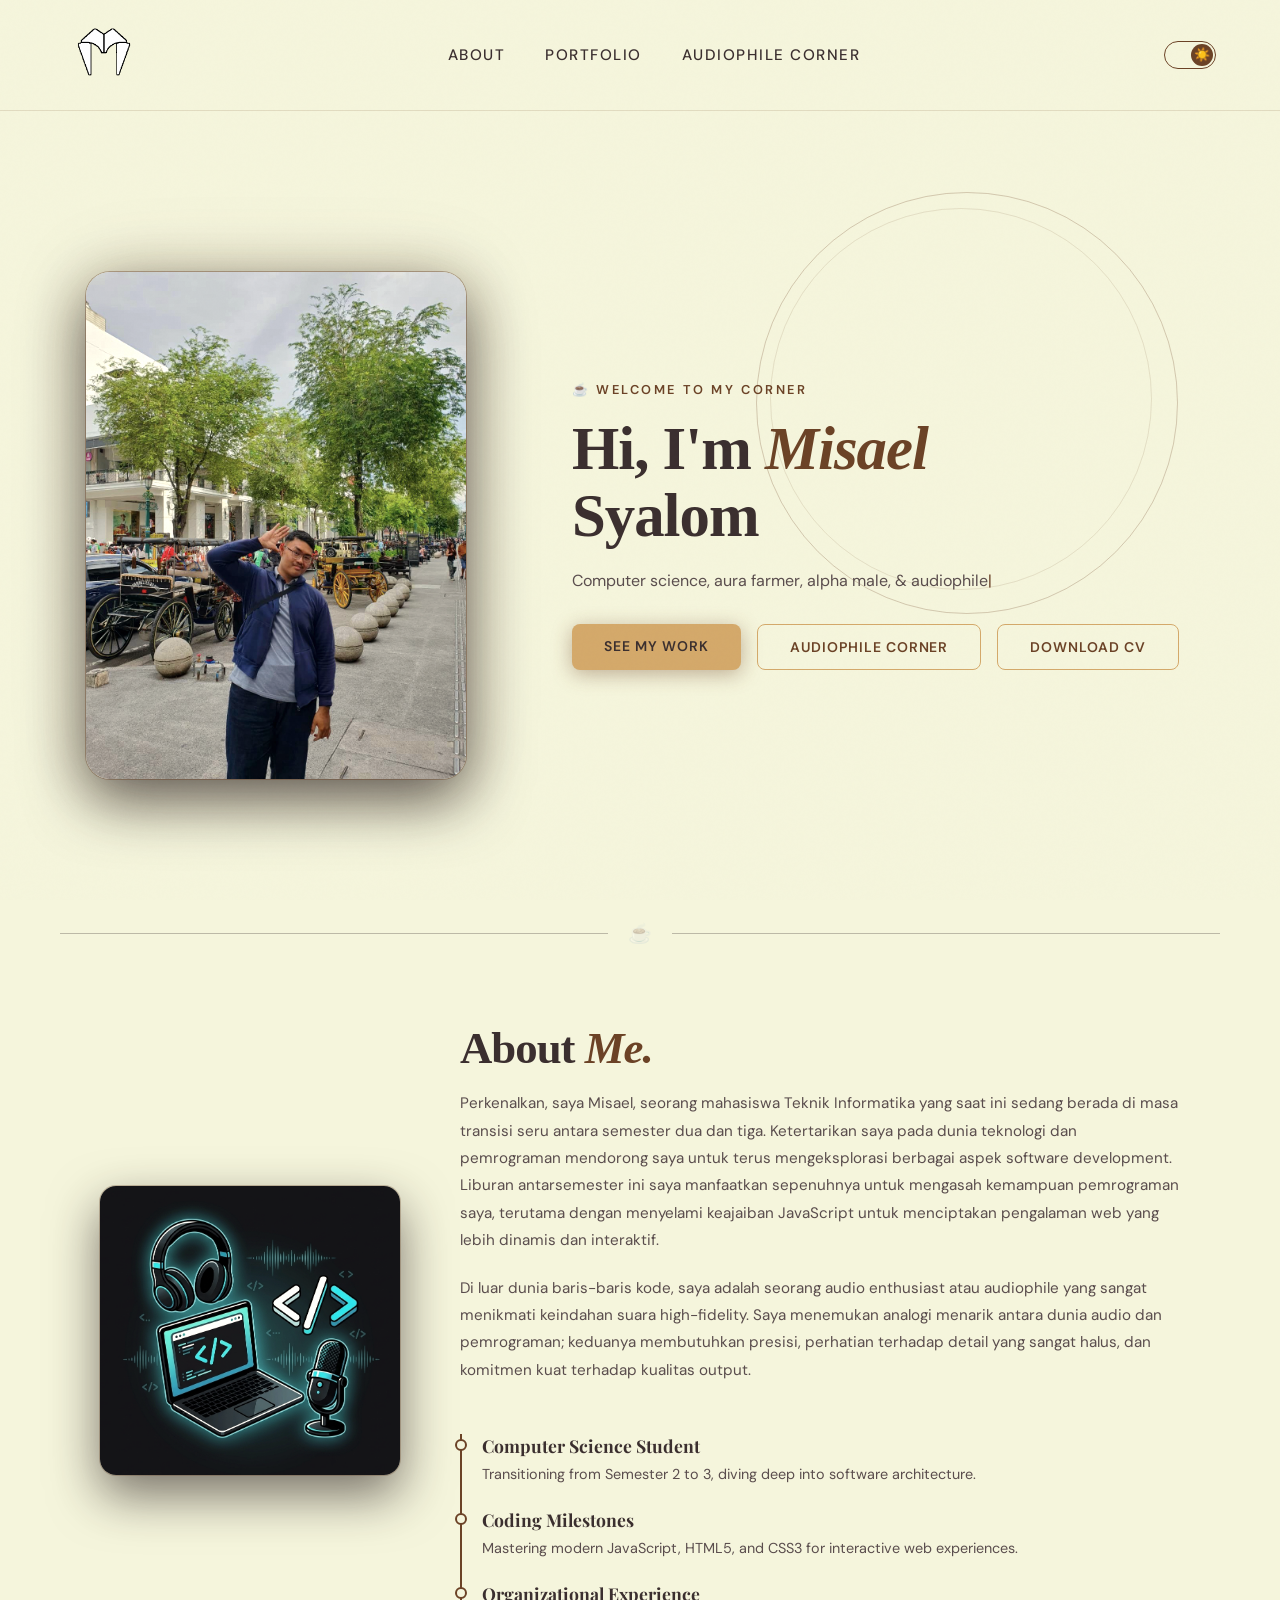
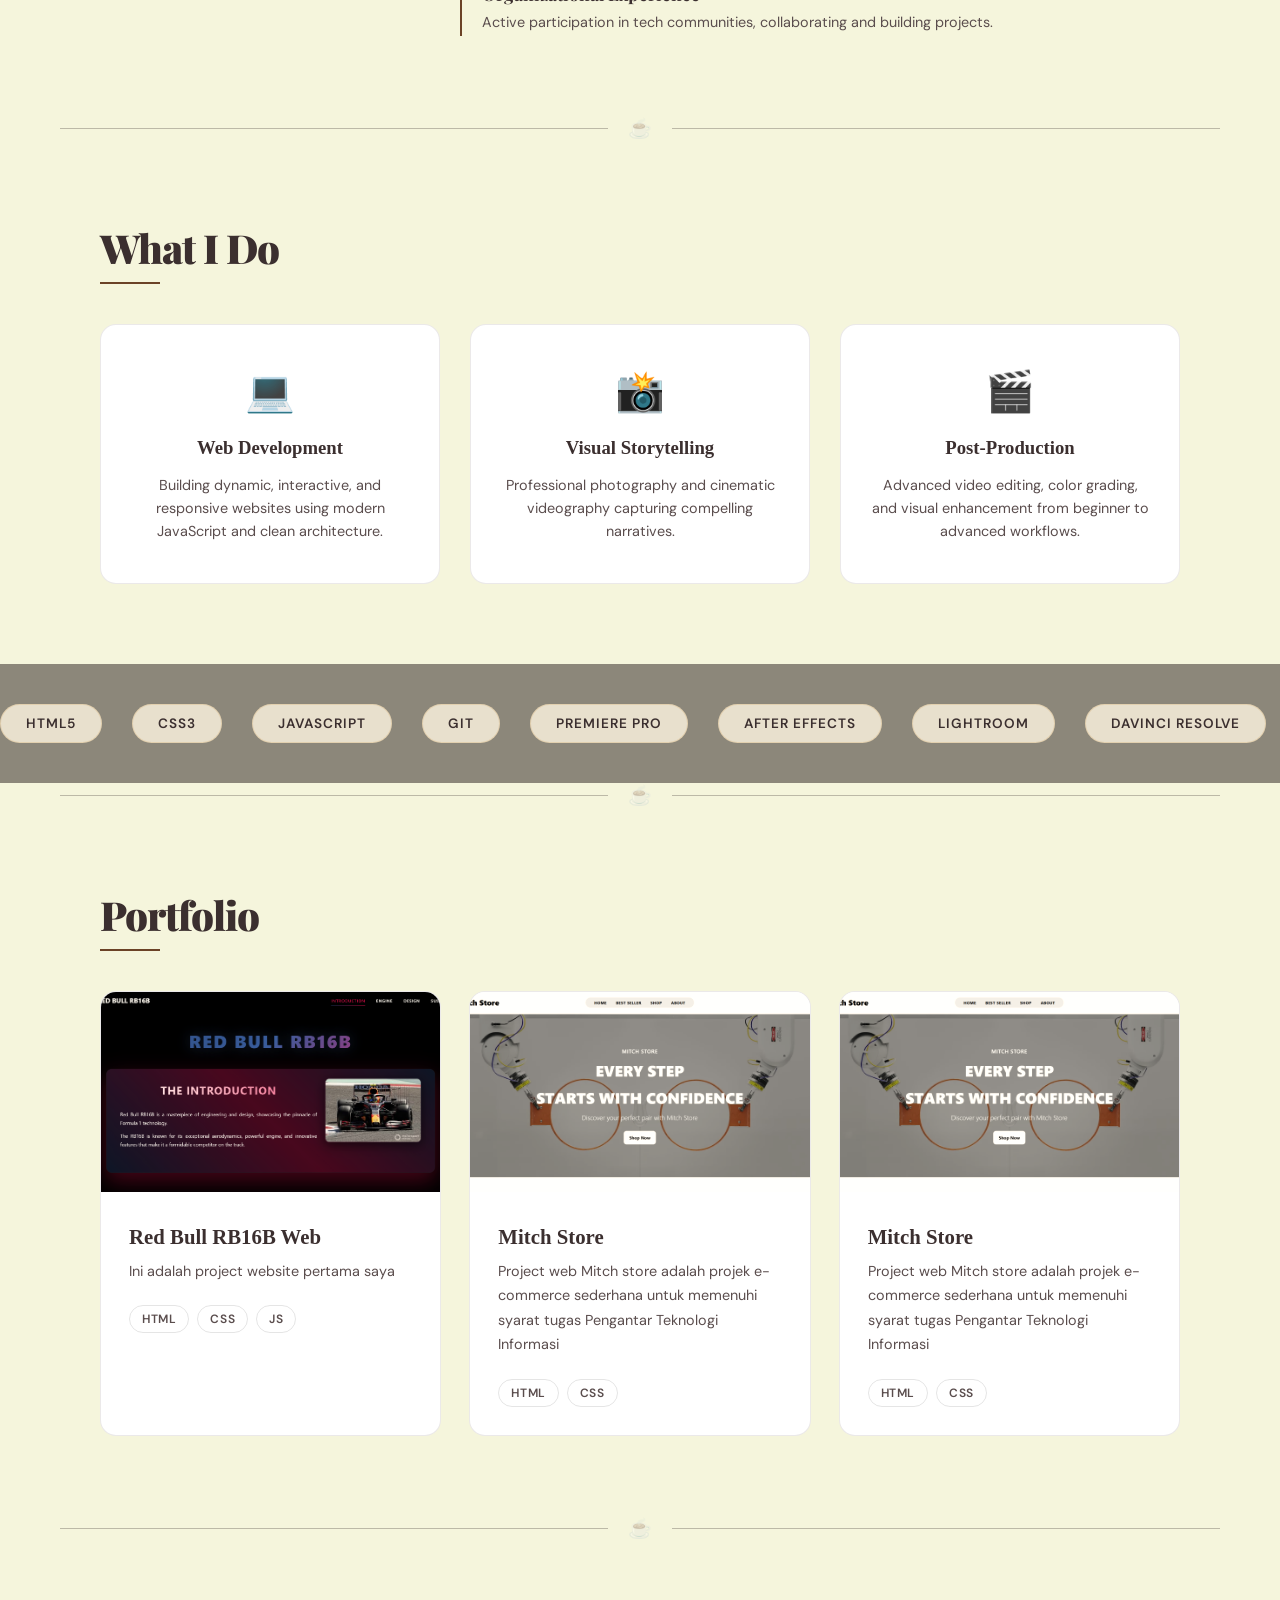
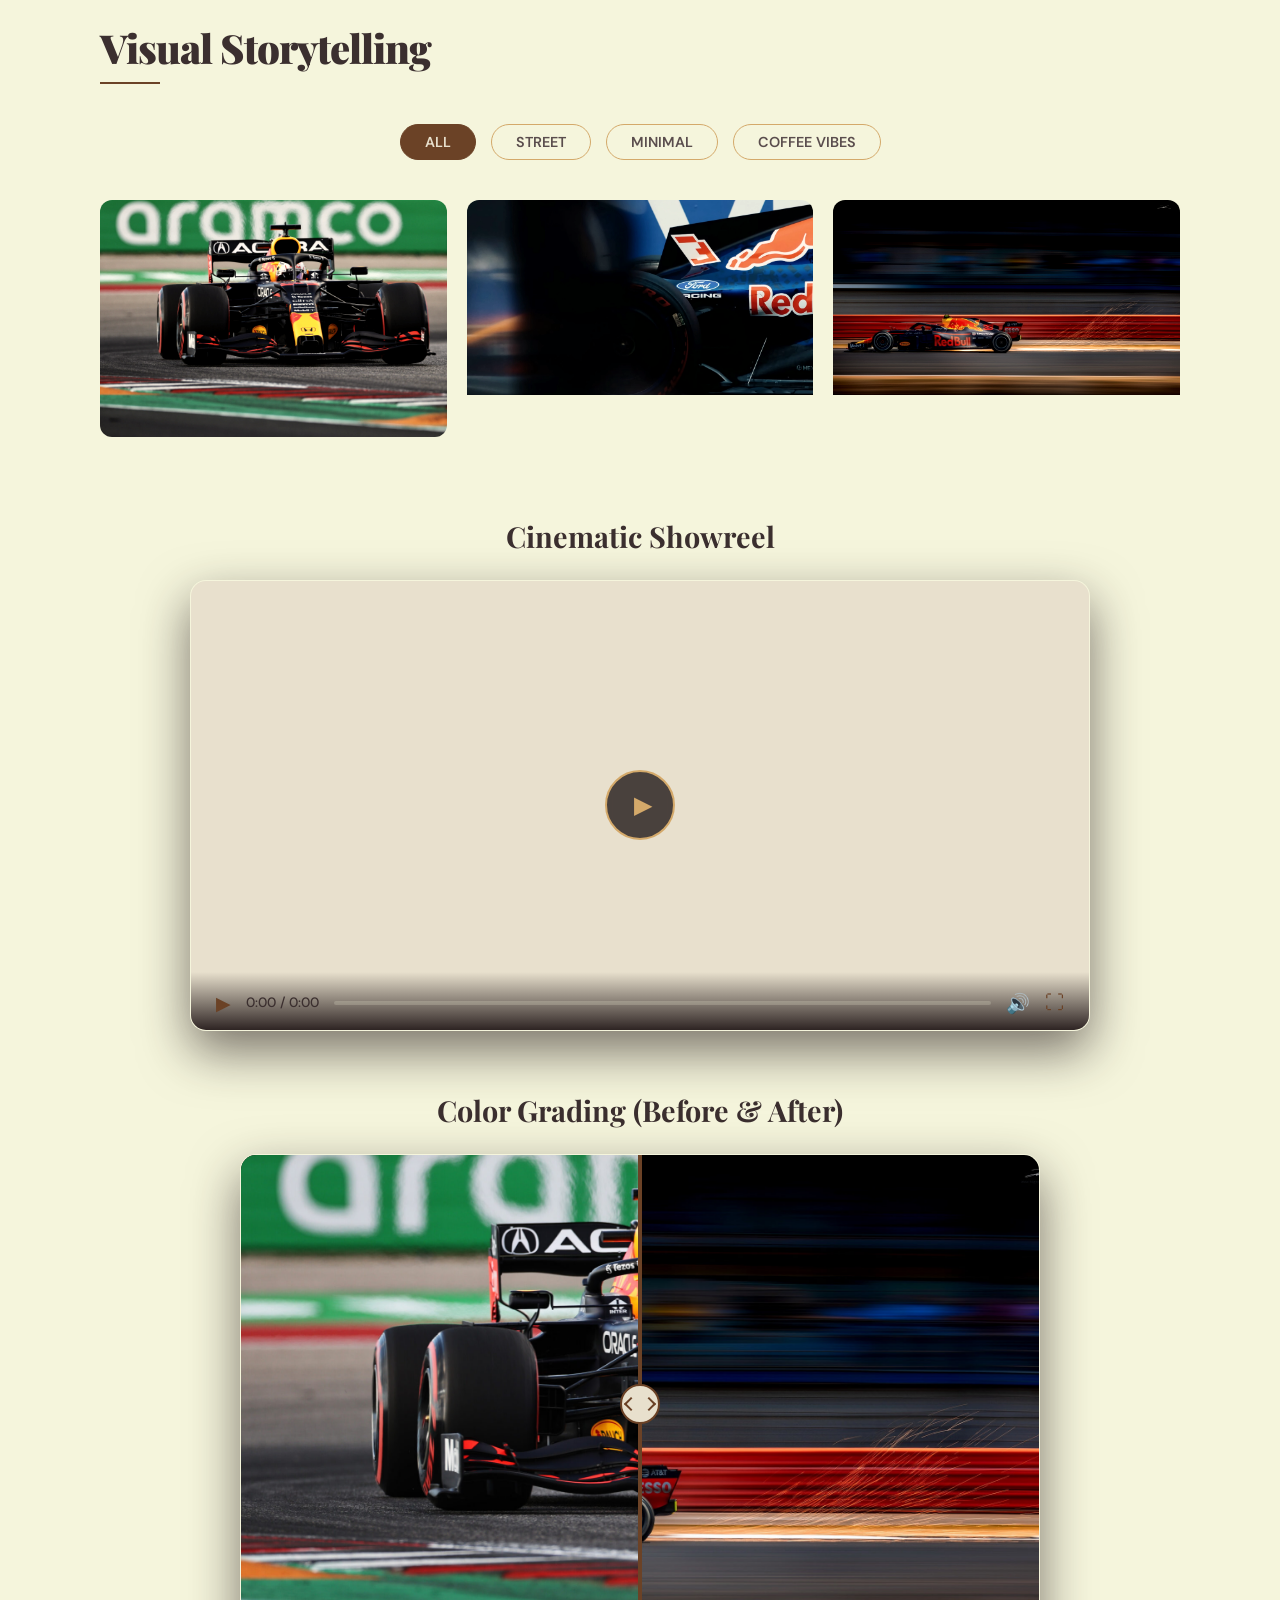
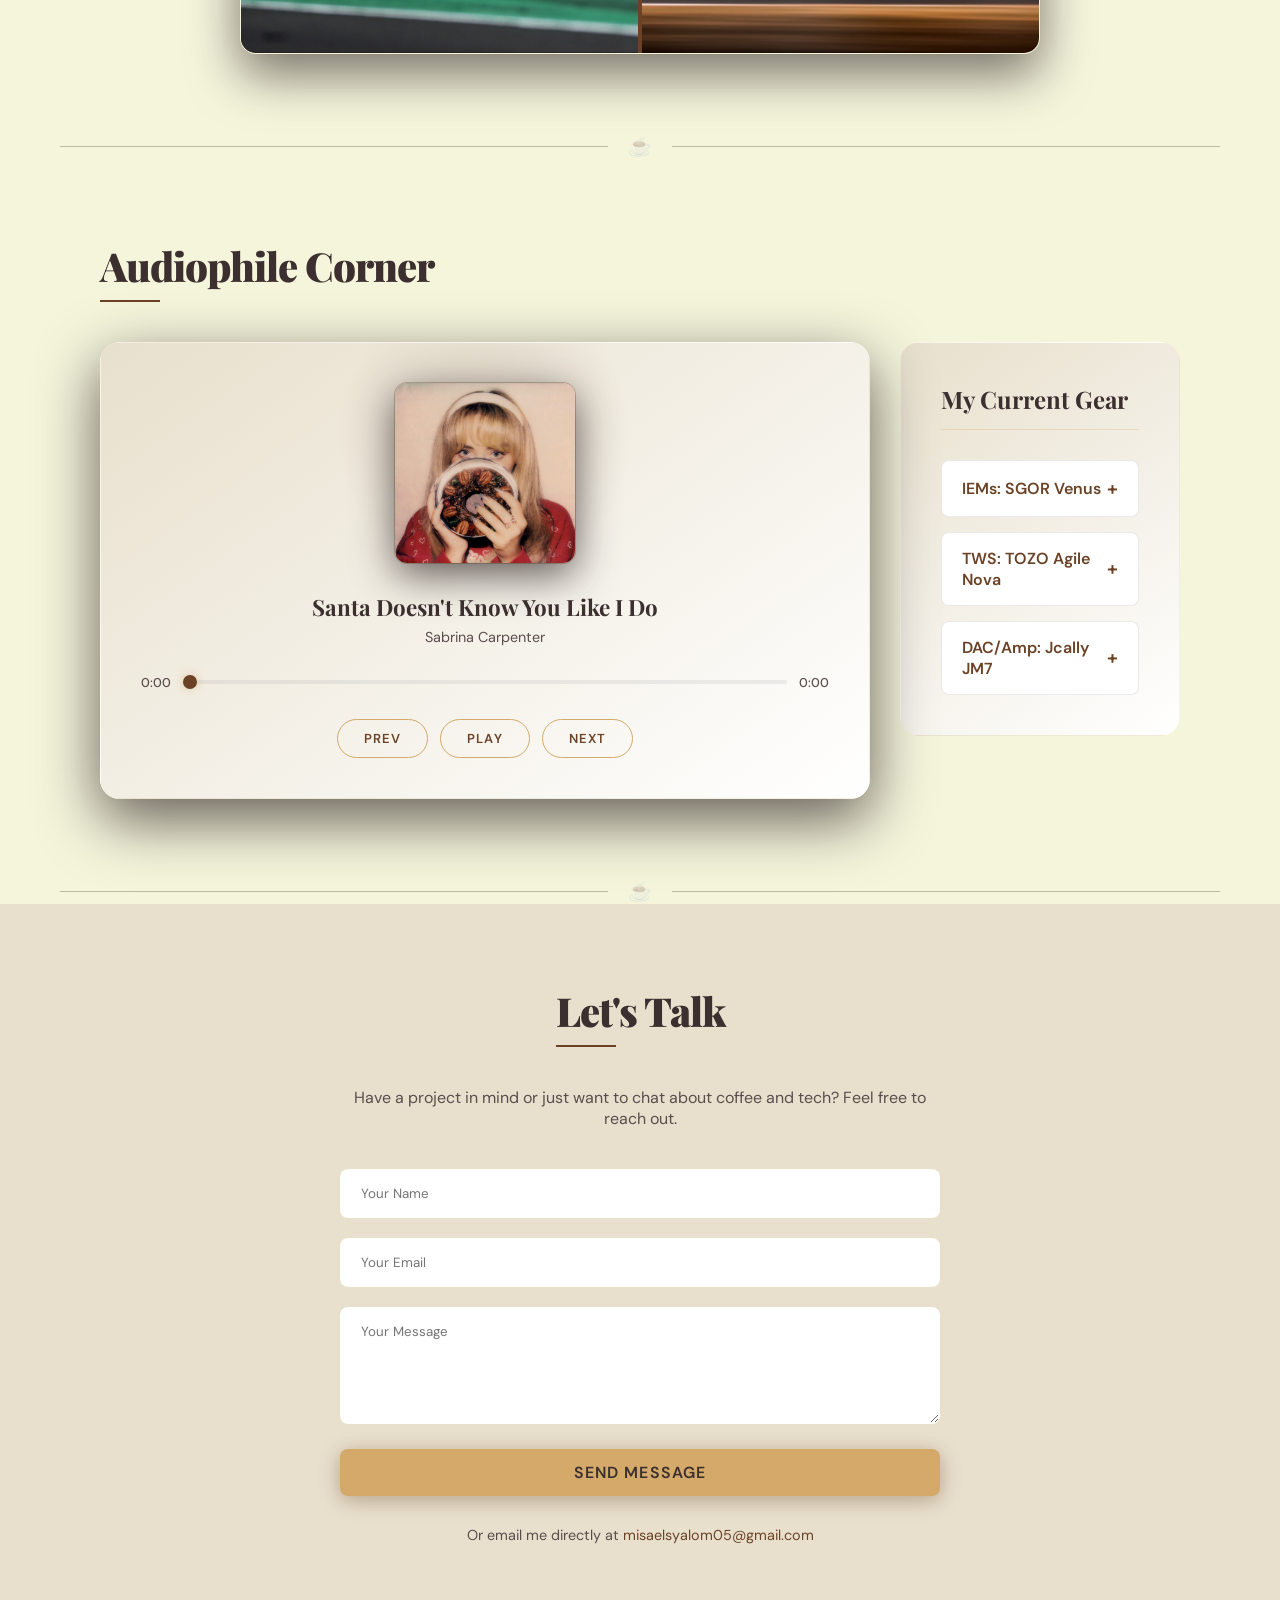
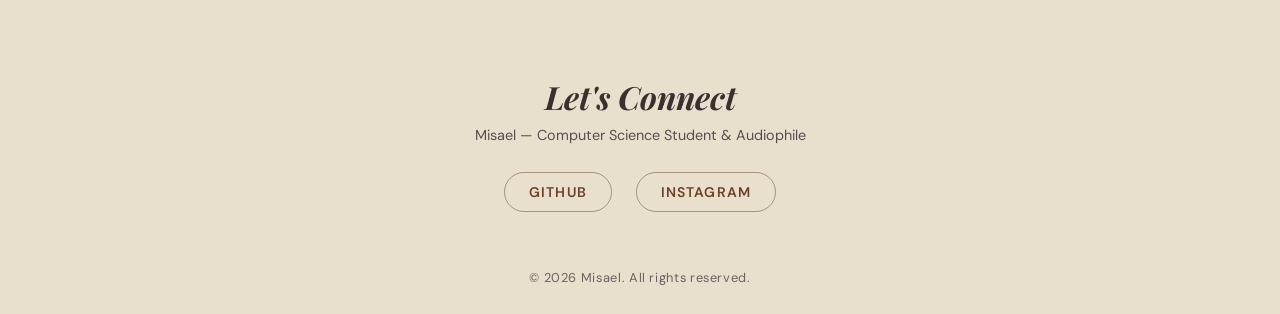
==== commit b868d437: "minor changes" ====
--- a/index.html
+++ b/index.html
@@ -33,6 +33,11 @@
                                 <span class="icon-sun">☀️</span>
                             </div>
                         </div>
+                    </button>
+                    <button id="nav-toggle" class="hamburger" aria-label="Toggle menu">
+                        <span></span>
+                        <span></span>
+                        <span></span>
                     </button>
                 </div>
             </div>
@@ -421,5 +426,4 @@
     </div>
 
 </body>
-
 </html>
--- a/style.css
+++ b/style.css
@@ -775,6 +775,34 @@
   gap: 12px;
 }
 
+/* ══════════════════════════════
+   HAMBURGER BUTTON
+   ══════════════════════════════ */
+.hamburger {
+  display: none; /* hidden on desktop */
+  flex-direction: column;
+  justify-content: center;
+  gap: 5px;
+  background: none;
+  border: none;
+  cursor: pointer;
+  padding: 6px;
+}
+
+.hamburger span {
+  display: block;
+  width: 24px;
+  height: 2px;
+  background-color: var(--cream);
+  border-radius: 2px;
+  transition: all 0.3s ease;
+  transform-origin: center;
+}
+
+.hamburger.open span:nth-child(1) { transform: translateY(7px) rotate(45deg); }
+.hamburger.open span:nth-child(2) { opacity: 0; transform: scaleX(0); }
+.hamburger.open span:nth-child(3) { transform: translateY(-7px) rotate(-45deg); }
+
 .theme-switch {
   background: none;
   border: none;
@@ -1508,9 +1536,9 @@
   top: 50%;
   left: 50%;
   transform: translate(-50%, -50%);
-  background: rgba(36, 26, 26, 0.7);
-  border: 2px solid var(--latte);
-  color: var(--latte);
+  background: rgba(20, 12, 12, 0.75);
+  border: 2px solid #D4A96A;
+  color: #D4A96A;
   width: 70px;
   height: 70px;
   border-radius: 50%;
@@ -1521,13 +1549,12 @@
   cursor: pointer;
   transition: all 0.3s ease;
   padding-left: 5px;
-  /* visually center play icon */
   backdrop-filter: blur(4px);
 }
 
 .video-overlay-play:hover {
-  background: var(--latte);
-  color: var(--dark-roast);
+  background: #D4A96A;
+  color: #241A1A;
   transform: translate(-50%, -50%) scale(1.1);
 }
 
@@ -1622,6 +1649,67 @@
     gap: 24px;
   }
 
+  /* Show hamburger, keep header-action row intact */
+  .hamburger {
+    display: flex;
+  }
+
+  /* Nav links hidden by default on mobile, shown when .open */
+  .nav-links {
+    display: none;
+    flex-direction: column;
+    gap: 0;
+    width: 100%;
+    order: 3;
+    border-top: 1px solid var(--nav-border);
+    padding: 8px 0;
+    background-color: var(--nav-bg);
+    backdrop-filter: blur(15px);
+  }
+
+  .nav-links.open {
+    display: flex;
+  }
+
+  .nav-links li {
+    width: 100%;
+  }
+
+  .nav-item {
+    display: block;
+    padding: 14px 5%;
+    border-bottom: 1px solid var(--nav-border);
+  }
+
+  .nav-item::after {
+    display: none;
+  }
+
+  .nav-container {
+    flex-wrap: wrap;
+  }
+
+  .logo-wrapper {
+    flex: 1;
+  }
+
+  /* Music player NOT sticky on mobile */
+  .music-player {
+    position: static;
+    min-width: unset;
+    width: 100%;
+  }
+
+  .audio-container {
+    flex-direction: column;
+  }
+
+  .my-gear {
+    flex: 1;
+    min-width: unset;
+    width: 100%;
+  }
+
   .hero {
     padding: 40px 24px;
   }
@@ -1734,21 +1822,6 @@
   #main-header nav {
     padding: 15px 0;
   }
-
-  .nav-container {
-    flex-direction: column;
-    gap: 15px;
-  }
-
-  .nav-links {
-    gap: 20px;
-    flex-wrap: wrap;
-    justify-content: center;
-  }
-
-  .header-action {
-    display: none;
-  }
 }
 
 @media (max-width: 600px) {
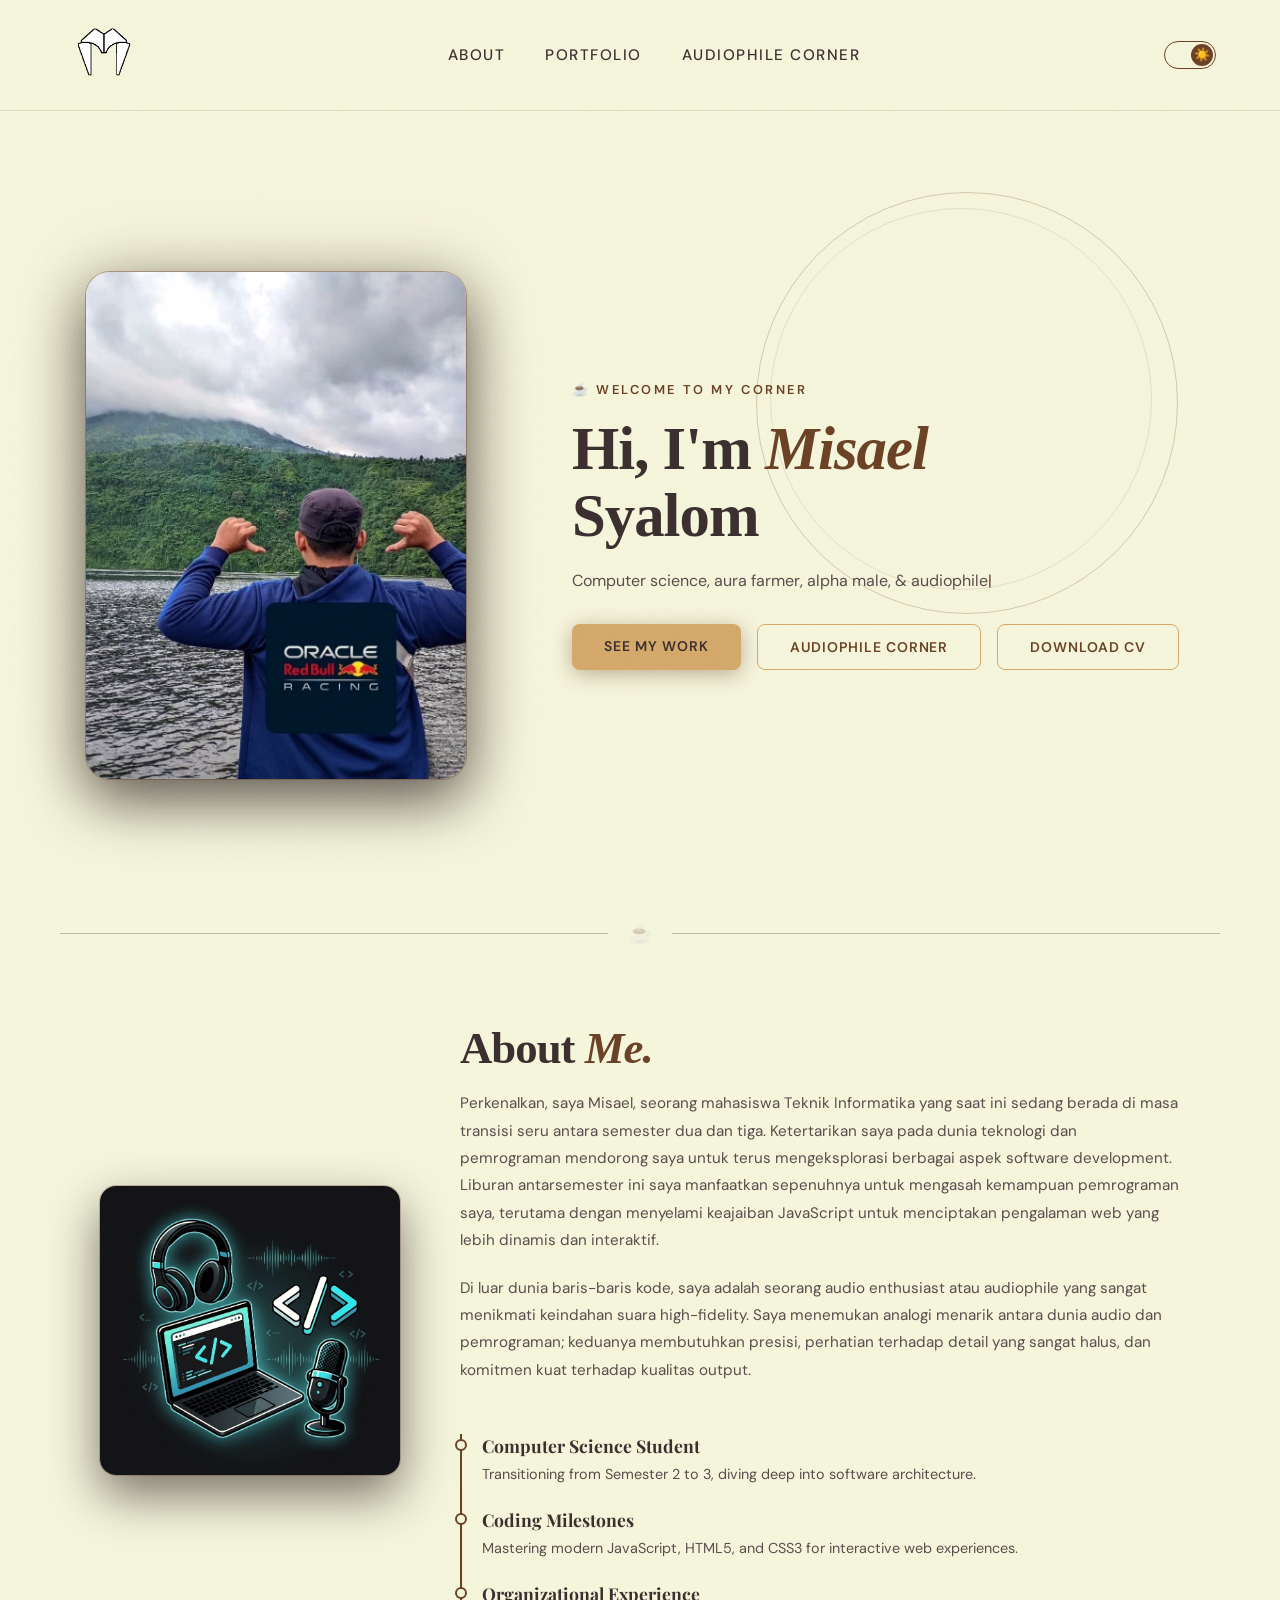
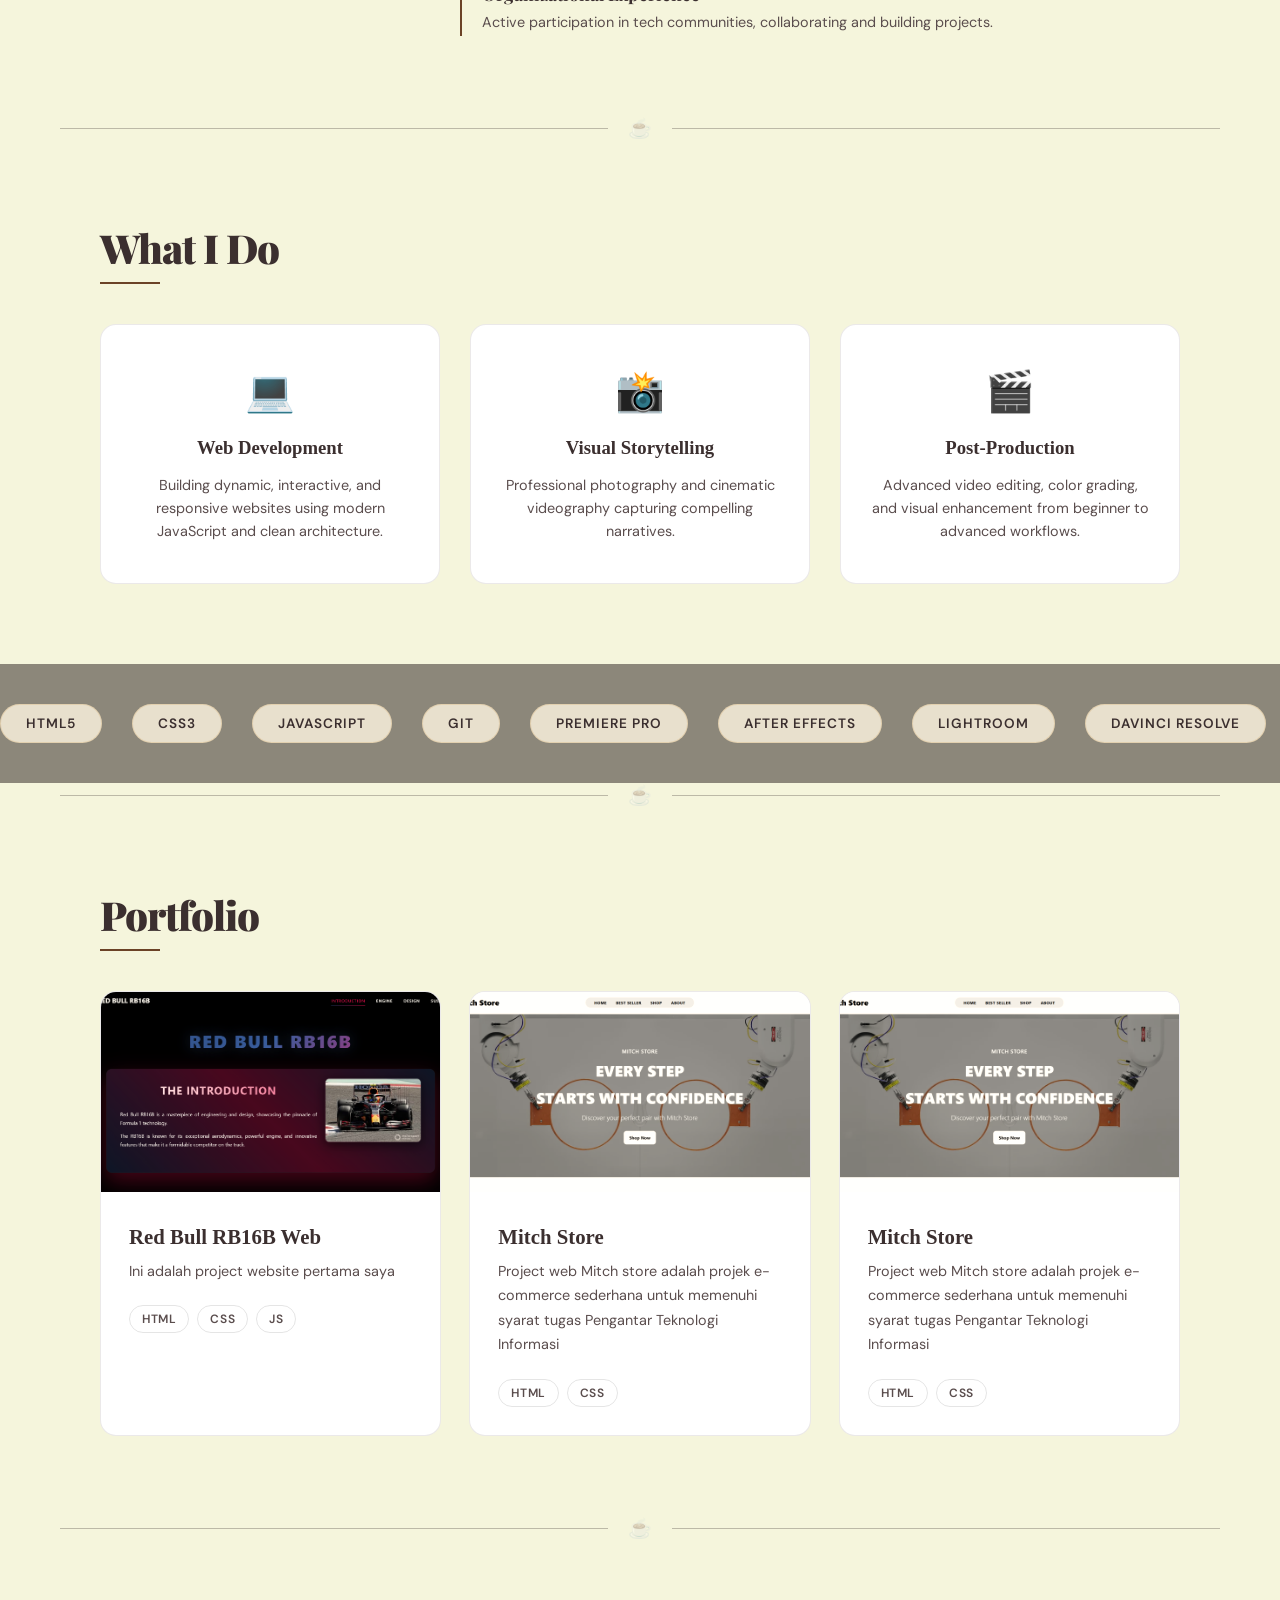
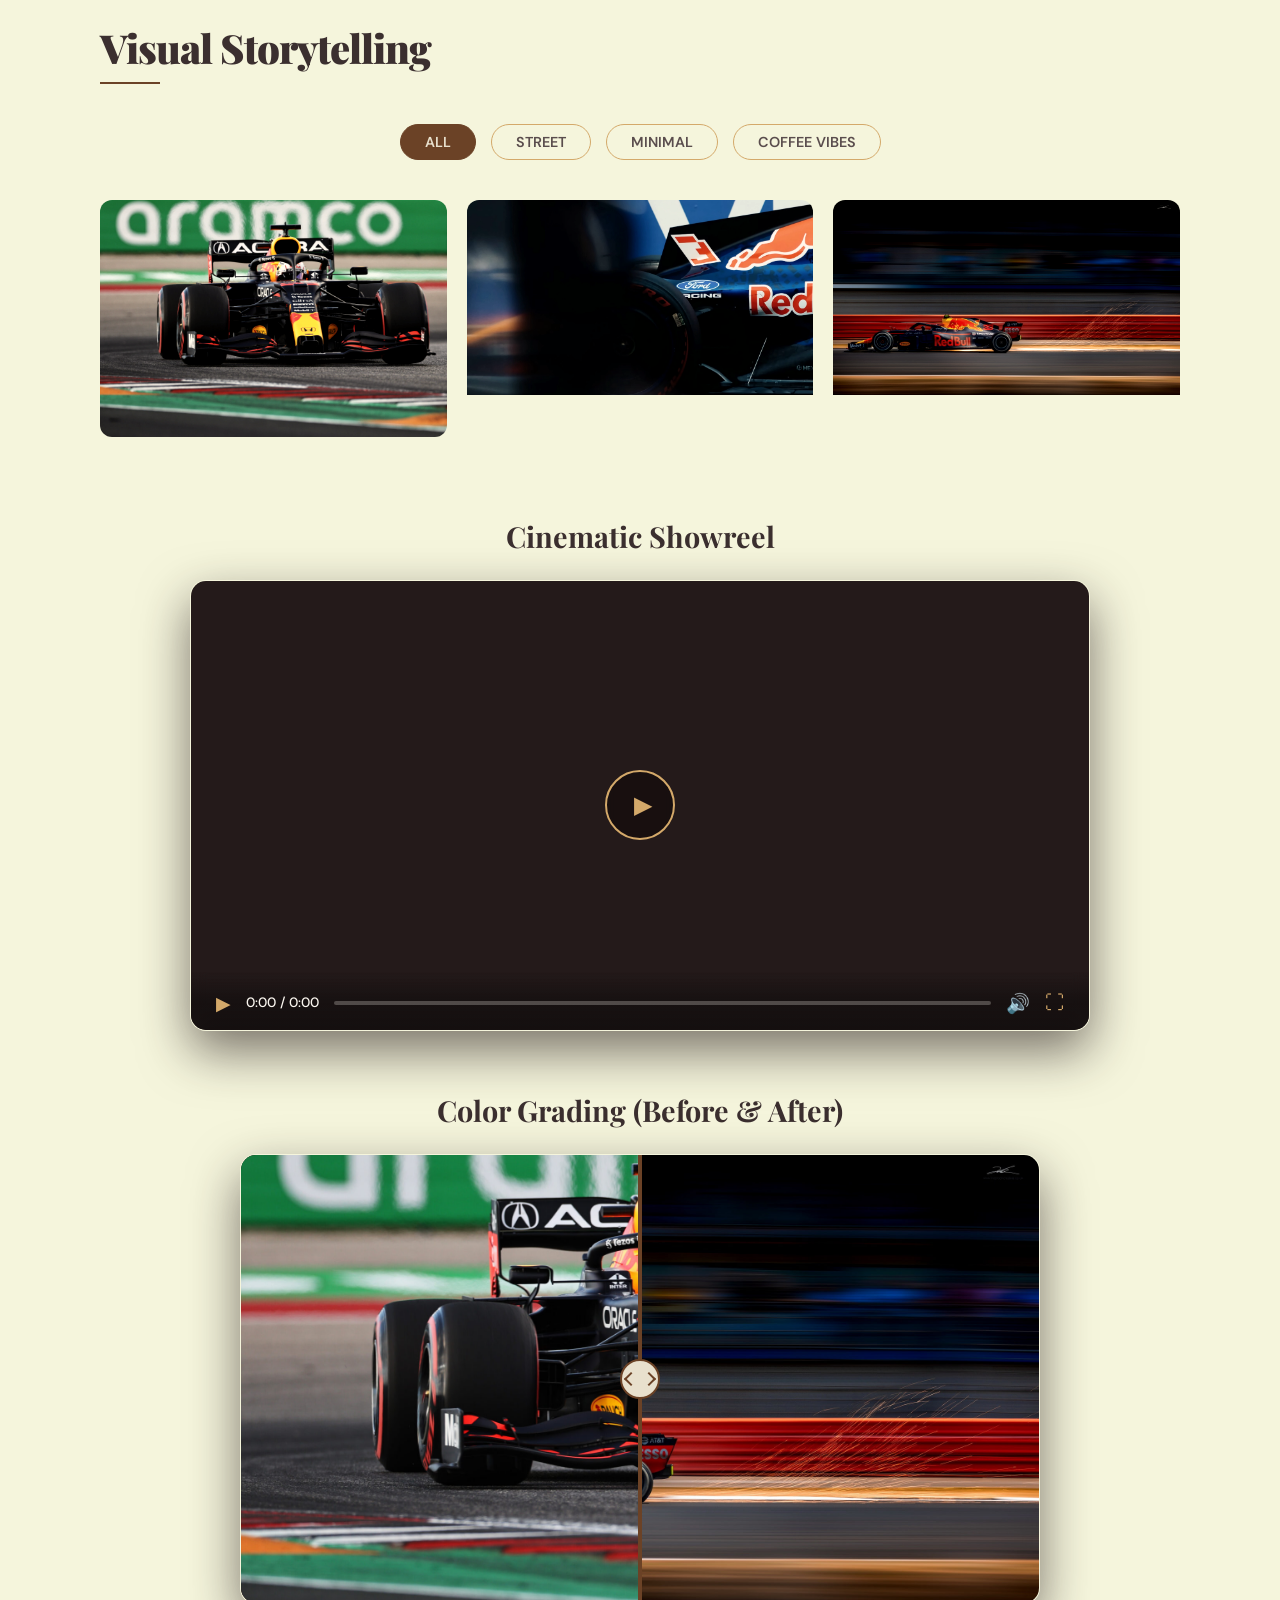
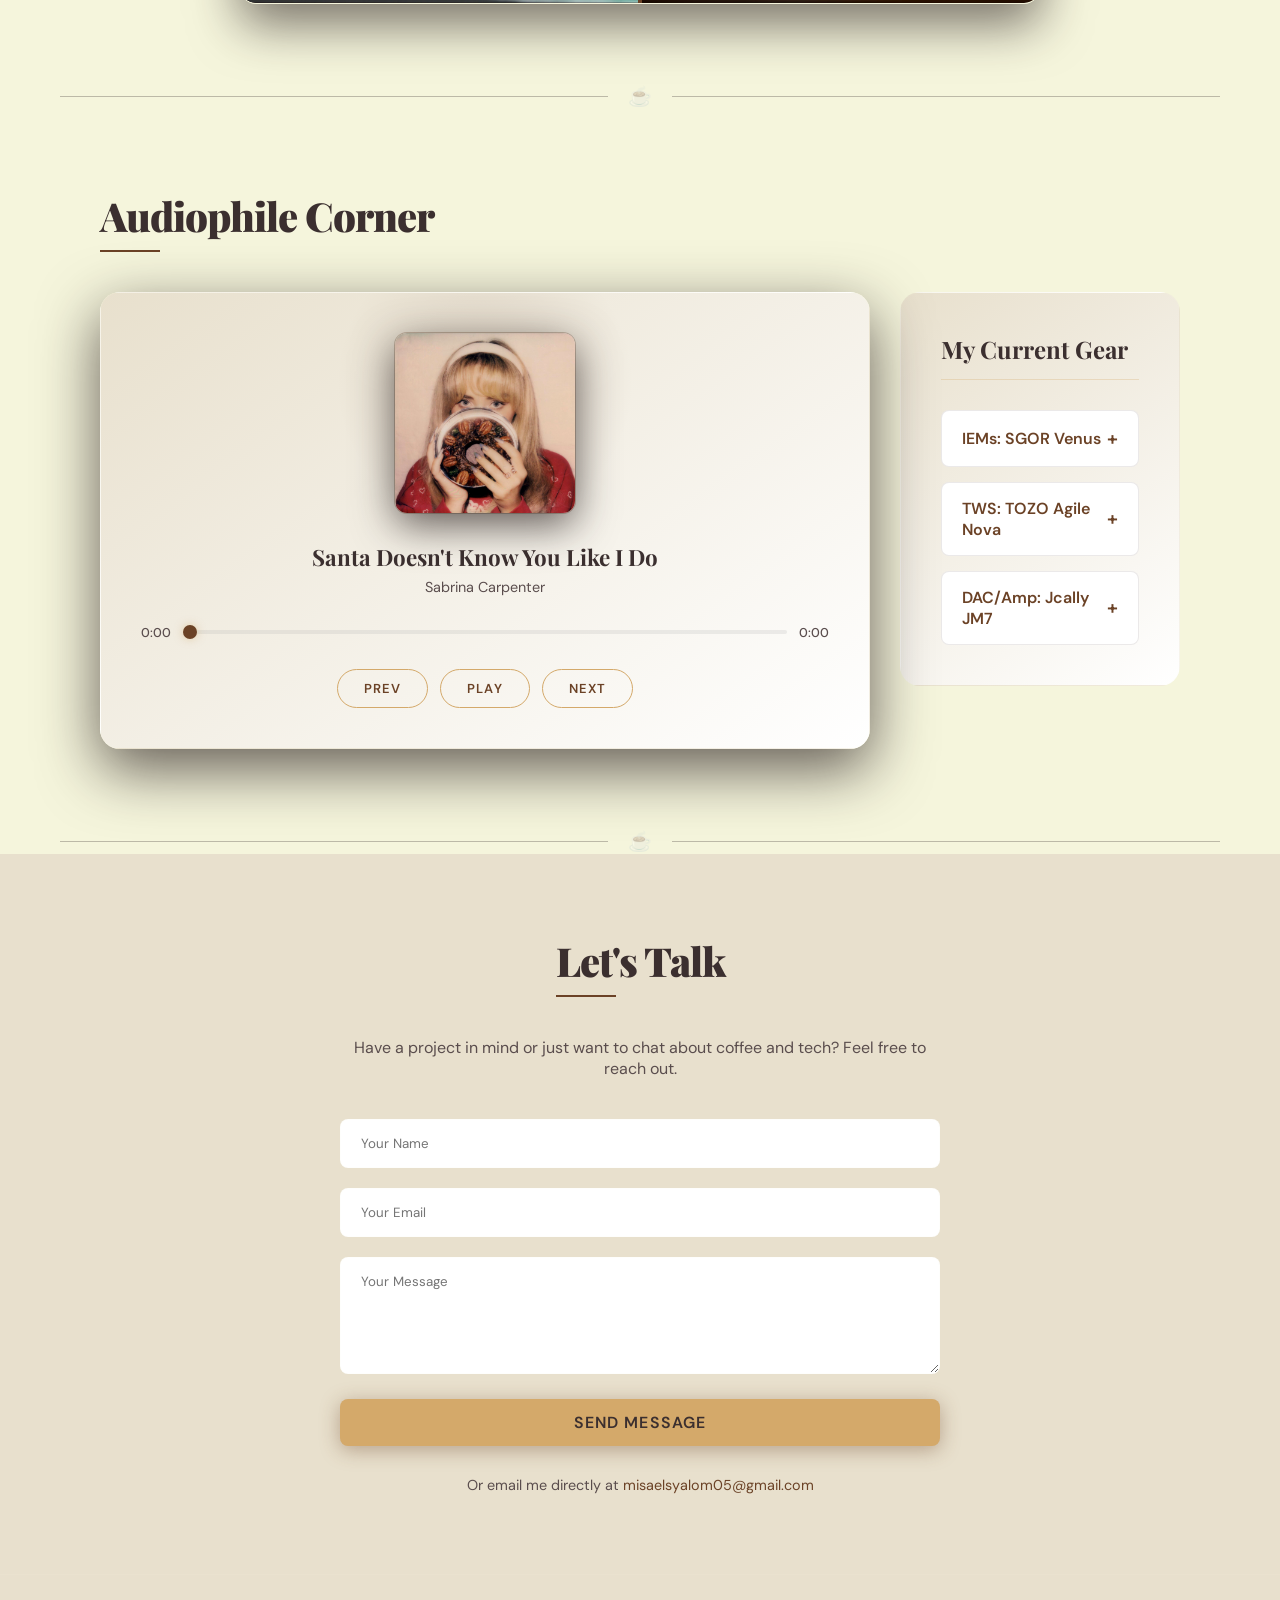
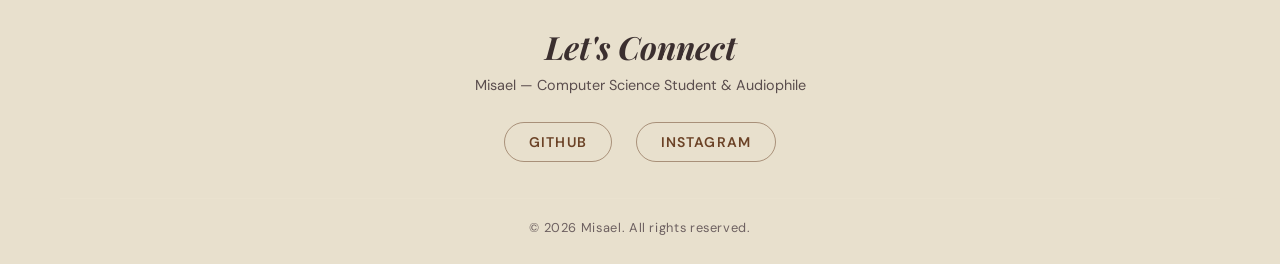
==== commit 7a1d82e5: "change photo" ====
--- a/index.html
+++ b/index.html
@@ -48,7 +48,7 @@
     <section class="hero">
         <div class="hero-container">
             <div class="hero-image-container">
-                <img src="profil hero content.jpeg" alt="Foto Profil Misael" class="profile-pic">
+                <img src="foto no 1.jpeg" alt="Foto Profil Misael" class="profile-pic">
             </div>
             <div class="hero-text">
                 <p class="eyebrow">☕ welcome to my corner</p>
--- a/style.css
+++ b/style.css
@@ -1184,6 +1184,12 @@
   border: 1px solid var(--steam);
   border-radius: 8px;
   overflow: hidden;
+  transition: all 0.3s ease;
+}
+
+.gear-item:hover {
+  border-color: rgba(212, 169, 106, 0.3);
+  box-shadow: 0 4px 15px rgba(36, 26, 26, 0.2);
 }
 
 .gear-item summary {
@@ -1195,6 +1201,11 @@
   display: flex;
   justify-content: space-between;
   align-items: center;
+  transition: background-color 0.2s ease;
+}
+
+.gear-item summary:hover {
+  background-color: rgba(212, 169, 106, 0.05);
 }
 
 .gear-item summary::-webkit-details-marker {
@@ -1205,15 +1216,19 @@
   content: '+';
   color: var(--latte);
   font-size: 1.2rem;
-  transition: transform 0.3s;
+  transition: transform 0.3s ease;
 }
 
 .gear-item[open] summary::after {
   transform: rotate(45deg);
 }
 
+.gear-item[open] summary {
+  border-bottom: 1px solid rgba(212, 169, 106, 0.15);
+}
+
 .gear-content {
-  padding: 0 20px 20px;
+  padding: 20px;
   color: var(--ash);
   font-size: 0.9rem;
   line-height: 1.6;
@@ -1223,6 +1238,20 @@
   margin-bottom: 8px;
 }
 
+.gear-item[open] .gear-content {
+  animation: slideDownAccordion 0.3s cubic-bezier(0.4, 0, 0.2, 1) forwards;
+}
+
+@keyframes slideDownAccordion {
+  from {
+    opacity: 0;
+    transform: translateY(-8px);
+  }
+  to {
+    opacity: 1;
+    transform: translateY(0);
+  }
+}
 /* ══════════════════════════════
    CONTACT FORM
    ══════════════════════════════ */
@@ -1448,44 +1477,46 @@
   box-shadow: 0 20px 50px rgba(36, 26, 26, 0.6);
   border: 1px solid rgba(245, 245, 220, 0.06);
   line-height: 0;
+  position: relative;
 }
 
 #showreel-video {
   width: 100%;
   height: auto;
   display: block;
-  background-color: var(--dark-roast);
-}
-
-.video-container {
-  position: relative;
-}
+  background-color: #241A1A;
+}
+
 
 .custom-video-controls {
   position: absolute;
   bottom: 0;
   left: 0;
   right: 0;
-  background: linear-gradient(to top, rgba(36, 26, 26, 0.95) 0%, rgba(111, 111, 111, 0) 100%);
+  background: linear-gradient(to top, rgba(20, 15, 15, 0.95) 0%, rgba(20, 15, 15, 0.8) 50%, rgba(20, 15, 15, 0) 100%);
+  backdrop-filter: blur(8px);
+  -webkit-backdrop-filter: blur(8px);
   display: flex;
   align-items: center;
   padding: 20px 25px 15px;
   gap: 15px;
-  opacity: 1;
-  transition: opacity 0.3s ease;
+  opacity: 0;
+  visibility: hidden;
+  transition: opacity 0.3s ease, visibility 0.3s ease;
   pointer-events: none;
-}
-
-.video-container:hover .custom-video-controls,
+  z-index: 10;
+}
+
 .custom-video-controls.visible {
   opacity: 1;
+  visibility: visible;
   pointer-events: auto;
 }
 
 .video-btn {
   background: none;
   border: none;
-  color: var(--latte);
+  color: #D4A96A;
   font-size: 1.2rem;
   cursor: pointer;
   transition: transform 0.2s ease, color 0.2s ease;
@@ -1496,11 +1527,11 @@
 
 .video-btn:hover {
   transform: scale(1.15);
-  color: var(--cream);
+  color: #FAF6EF;
 }
 
 .video-time {
-  color: var(--cream);
+  color: #FAF6EF;
   font-size: 0.85rem;
   font-weight: 500;
   font-family: 'DM Sans', sans-serif;
@@ -1518,7 +1549,7 @@
 .video-progress-bar {
   width: 100%;
   height: 4px;
-  background: rgba(245, 245, 220, 0.2);
+  background: rgba(250, 246, 239, 0.25);
   border-radius: 4px;
   position: relative;
   overflow: hidden;
@@ -1526,7 +1557,7 @@
 
 .video-progress-filled {
   height: 100%;
-  background: var(--latte);
+  background: #D4A96A;
   width: 0%;
   border-radius: 4px;
 }
@@ -1550,6 +1581,7 @@
   transition: all 0.3s ease;
   padding-left: 5px;
   backdrop-filter: blur(4px);
+  z-index: 11;
 }
 
 .video-overlay-play:hover {
@@ -1563,6 +1595,34 @@
   pointer-events: none;
 }
 
+/* Fullscreen state styling for custom video player */
+.video-container:fullscreen {
+  max-width: 100vw !important;
+  width: 100vw !important;
+  height: 100vh !important;
+  margin: 0 !important;
+  border-radius: 0 !important;
+  background: #000 !important;
+  display: flex;
+  align-items: center;
+  justify-content: center;
+}
+
+.video-container:fullscreen video {
+  width: 100% !important;
+  height: 100% !important;
+  object-fit: contain !important;
+}
+
+.video-container:fullscreen .custom-video-controls {
+  position: absolute;
+  bottom: 0;
+  left: 0;
+  right: 0;
+  padding: 30px 40px 25px;
+  background: linear-gradient(to top, rgba(0, 0, 0, 0.95) 0%, rgba(0, 0, 0, 0.7) 60%, rgba(0, 0, 0, 0) 100%);
+}
+
 .before-after-section {
   max-width: 900px;
   margin: 0 auto;
@@ -1571,12 +1631,13 @@
 .ba-slider-container {
   position: relative;
   width: 100%;
-  height: 500px;
-  /* Adjust based on image aspect ratio */
+  aspect-ratio: 16 / 9;
   border-radius: 16px;
   overflow: hidden;
   box-shadow: 0 20px 50px rgba(36, 26, 26, 0.6);
   border: 1px solid rgba(245, 245, 220, 0.06);
+  user-select: none;
+  -webkit-user-drag: none;
 }
 
 .ba-image-before,
@@ -1587,11 +1648,11 @@
   width: 100%;
   height: 100%;
   object-fit: cover;
+  pointer-events: none;
 }
 
 .ba-image-after {
   clip-path: inset(0 50% 0 0);
-  /* Initial state: 50% split */
 }
 
 .ba-slider-handle {
@@ -1643,18 +1704,60 @@
 /* ══════════════════════════════
    RESPONSIVE
    ══════════════════════════════ */
+@media (max-width: 1024px) {
+  .hero {
+    flex-direction: column;
+    text-align: center;
+    padding: 80px 5%;
+    min-height: auto;
+  }
+
+  .hero-container {
+    flex-direction: column;
+    gap: 40px;
+  }
+
+  .hero-text {
+    max-width: 100%;
+    align-items: center;
+    margin-bottom: 20px;
+  }
+
+  .hero-description {
+    margin: 0 auto 12px;
+  }
+
+  .hero-buttons {
+    justify-content: center;
+    display: flex;
+    flex-wrap: wrap;
+    gap: 15px;
+  }
+
+  .aboutme {
+    flex-direction: column;
+    text-align: center;
+    padding: 60px 5%;
+    gap: 40px;
+  }
+
+  .aboutmeimg {
+    width: 100%;
+    max-width: 300px;
+    margin: 0 auto;
+  }
+}
+
 @media (max-width: 900px) {
   nav {
     padding: 18px 24px;
     gap: 24px;
   }
 
-  /* Show hamburger, keep header-action row intact */
   .hamburger {
     display: flex;
   }
 
-  /* Nav links hidden by default on mobile, shown when .open */
   .nav-links {
     display: none;
     flex-direction: column;
@@ -1693,7 +1796,6 @@
     flex: 1;
   }
 
-  /* Music player NOT sticky on mobile */
   .music-player {
     position: static;
     min-width: unset;
@@ -1752,15 +1854,6 @@
     padding: 60px 24px;
   }
 
-  .audio-container {
-    flex-direction: column;
-  }
-
-  .my-gear {
-    flex: 1;
-    min-width: unset;
-  }
-
   .site-footer {
     padding: 40px 24px 24px;
   }
@@ -1783,38 +1876,6 @@
 
   .masonry-grid {
     column-count: 2;
-  }
-
-  @media (max-width: 1024px) {
-    .hero {
-      flex-direction: column;
-      text-align: center;
-      padding: 100px 5%;
-    }
-
-    .hero-text {
-      max-width: 100%;
-      margin-bottom: 50px;
-    }
-
-    .hero-buttons {
-      justify-content: center;
-      display: flex;
-      flex-wrap: wrap;
-      gap: 15px;
-    }
-
-    .aboutme {
-      flex-direction: column;
-      text-align: center;
-      padding: 80px 5%;
-    }
-
-    .aboutme img {
-      width: 100%;
-      max-width: 400px;
-      margin-bottom: 20px;
-    }
   }
 }
 
@@ -1822,6 +1883,18 @@
   #main-header nav {
     padding: 15px 0;
   }
+  
+  .timeline-container {
+    padding-left: 15px;
+  }
+  
+  .timeline-dot {
+    left: -22px;
+  }
+  
+  .modal-content {
+    padding: 30px 20px;
+  }
 }
 
 @media (max-width: 600px) {
@@ -1831,6 +1904,12 @@
 
   .modal-actions {
     flex-direction: column;
+    gap: 10px;
+  }
+  
+  .modal-actions .btn {
+    width: 100%;
+    text-align: center;
   }
 
   .hero-text h2.hero-greeting {
@@ -1845,6 +1924,24 @@
     padding: 10px 24px;
     font-size: 13px;
   }
+  
+  .video-container {
+    margin-bottom: 30px;
+    border-radius: 12px;
+  }
+  
+  .custom-video-controls {
+    padding: 15px;
+    gap: 10px;
+  }
+  
+  .video-btn {
+    font-size: 1rem;
+  }
+  
+  .video-time {
+    font-size: 0.75rem;
+  }
 }
 
 @media (max-width: 500px) {
@@ -1852,12 +1949,6 @@
     padding: 30px 15px 20px;
   }
 
-  .hero-container {
-    flex-direction: column;
-    gap: 20px;
-    text-align: center;
-  }
-
   .hero-greeting {
     font-size: 2rem;
   }
@@ -1865,4 +1956,23 @@
   .hero-description {
     font-size: 0.85rem;
   }
-}+  
+  .portfolio-grid, .services-grid {
+    grid-template-columns: 1fr;
+  }
+  
+  .music-player {
+    padding: 25px 20px;
+  }
+  
+  .album-cover {
+    width: 140px;
+    height: 140px;
+  }
+  
+  .my-gear {
+    padding: 25px 20px;
+  }
+}
+
+
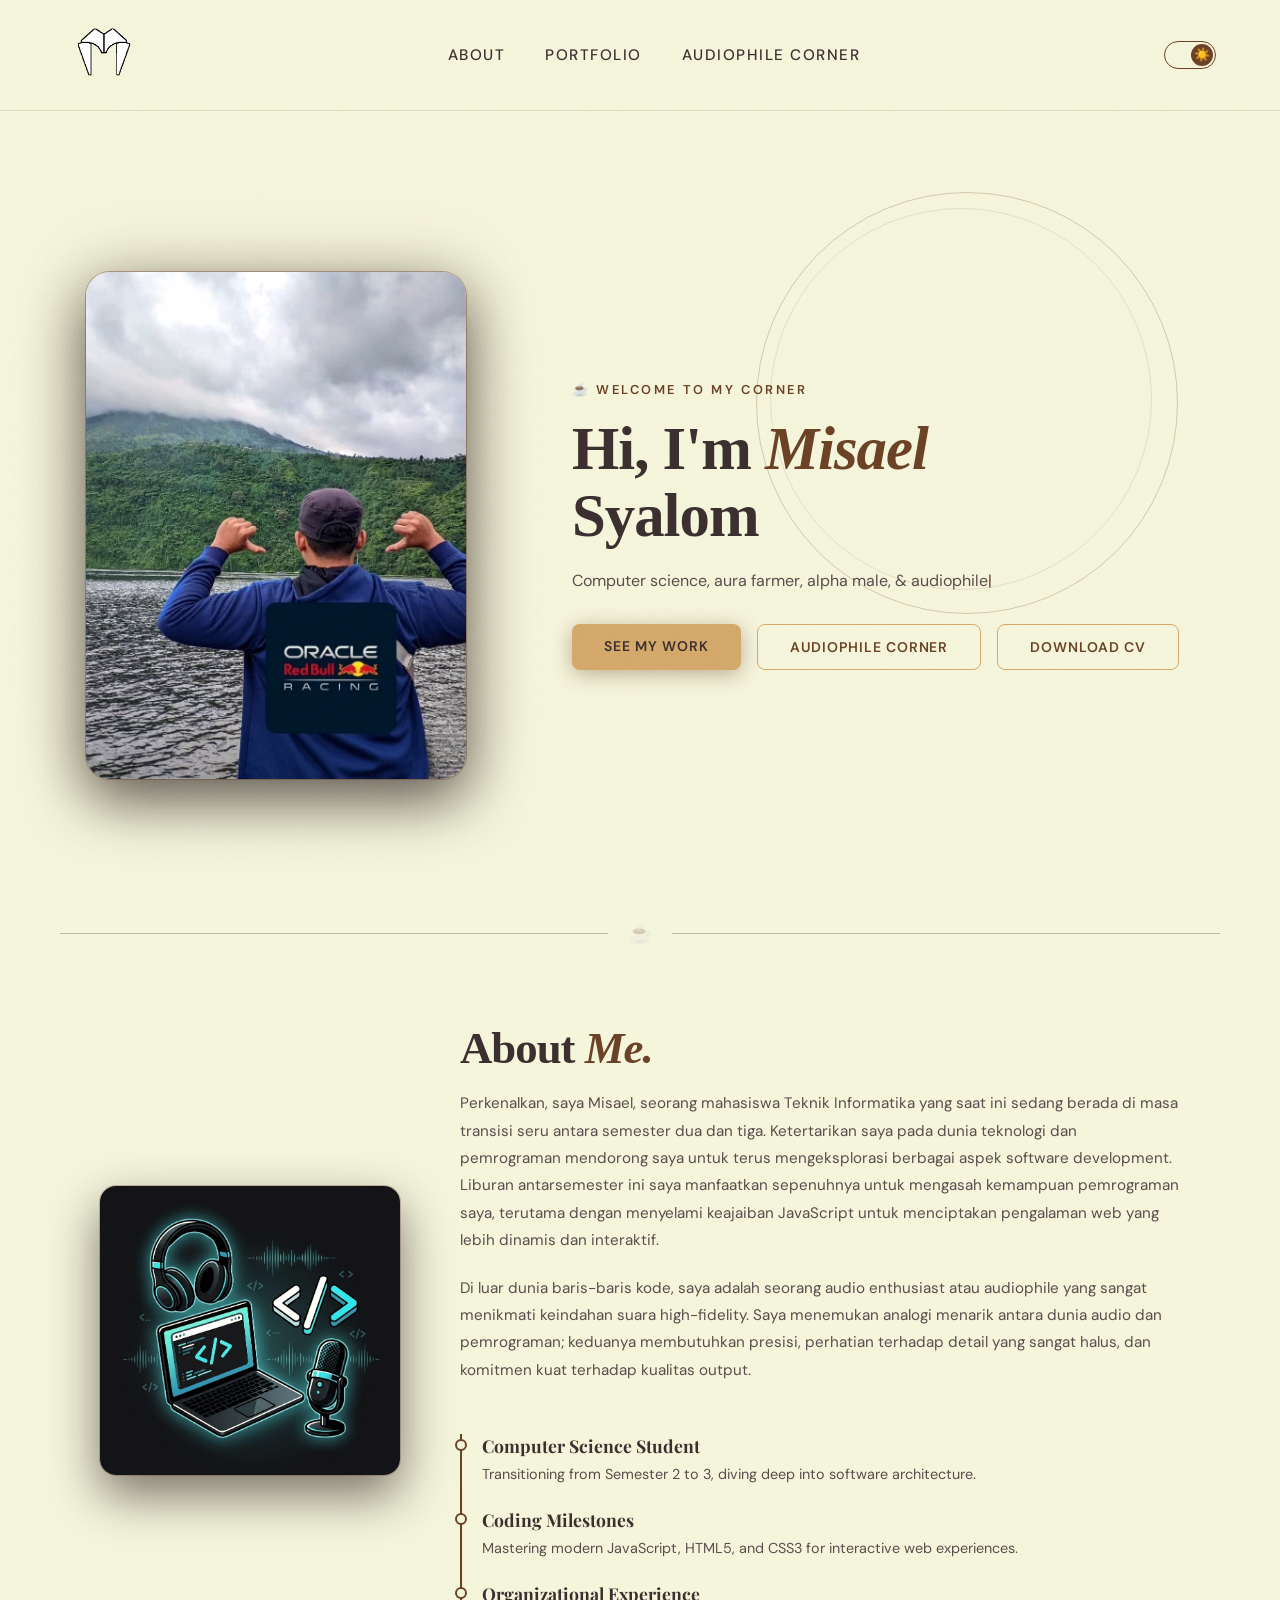
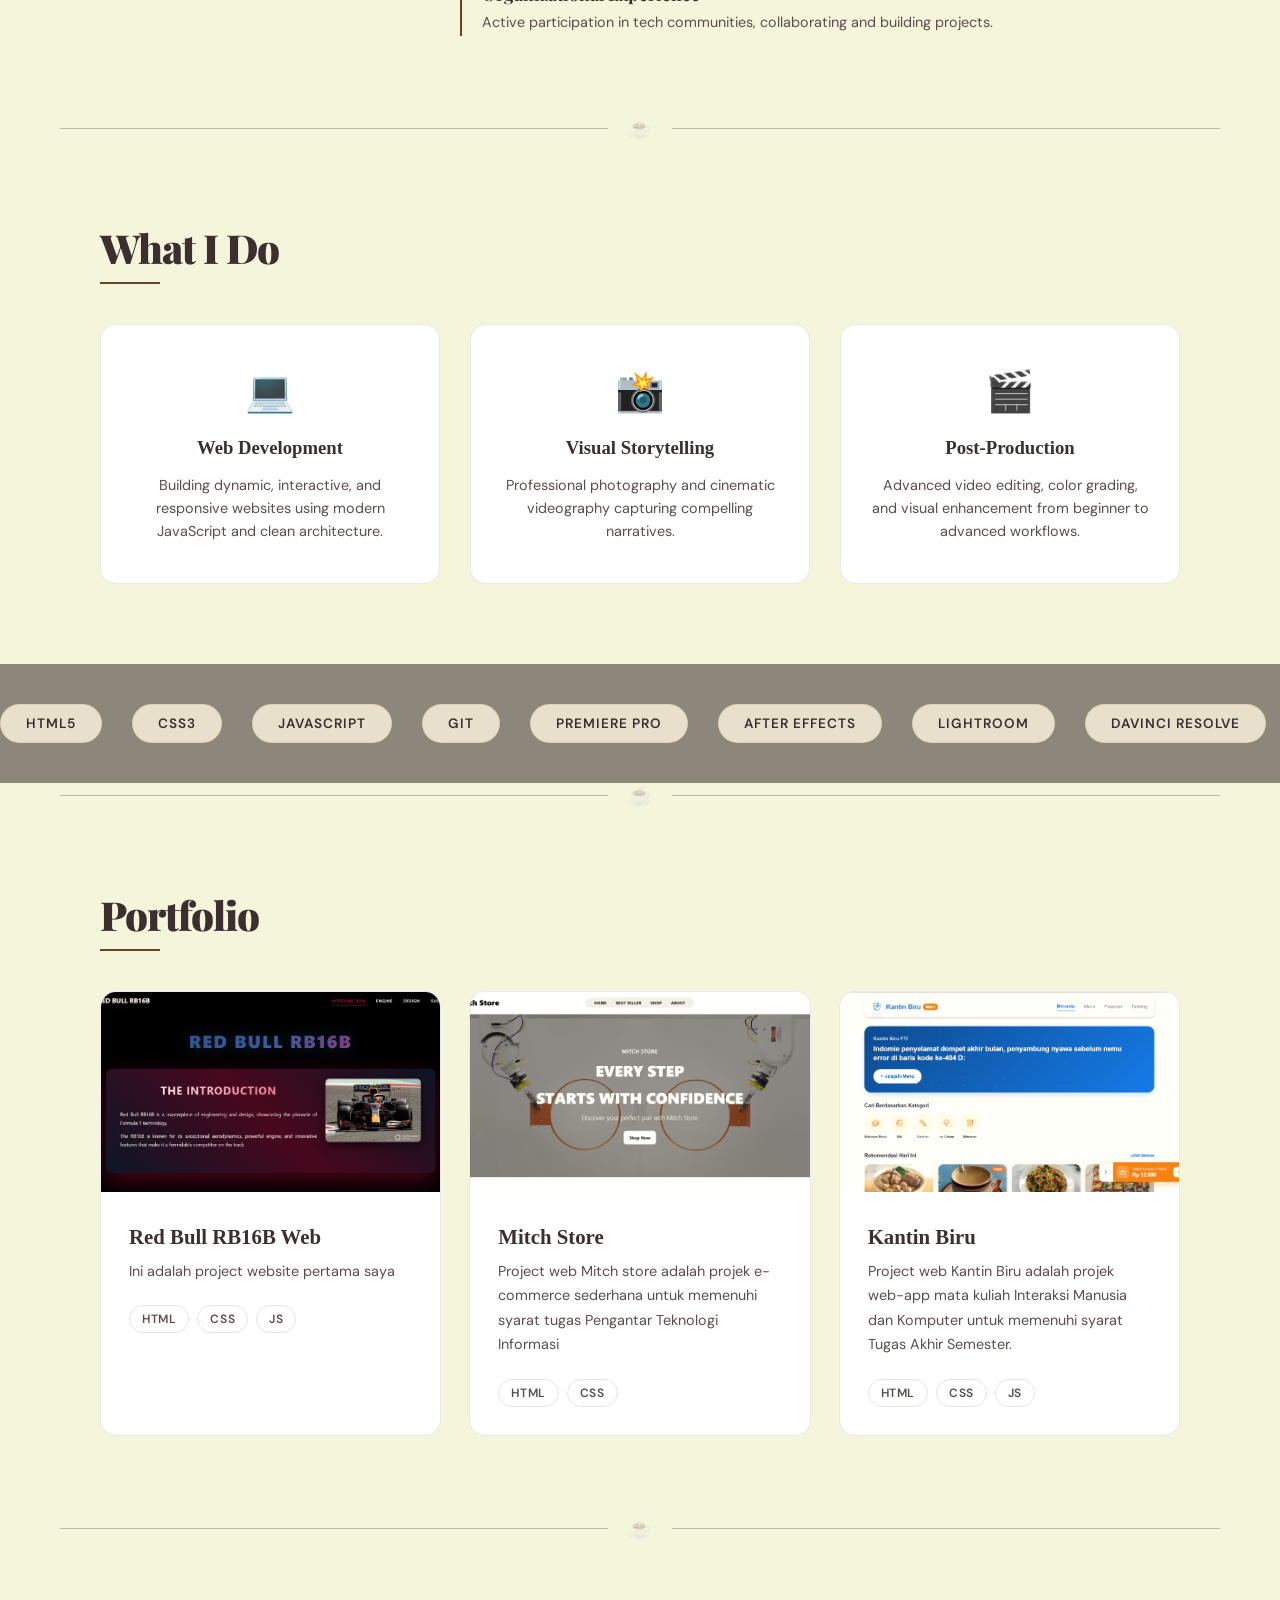
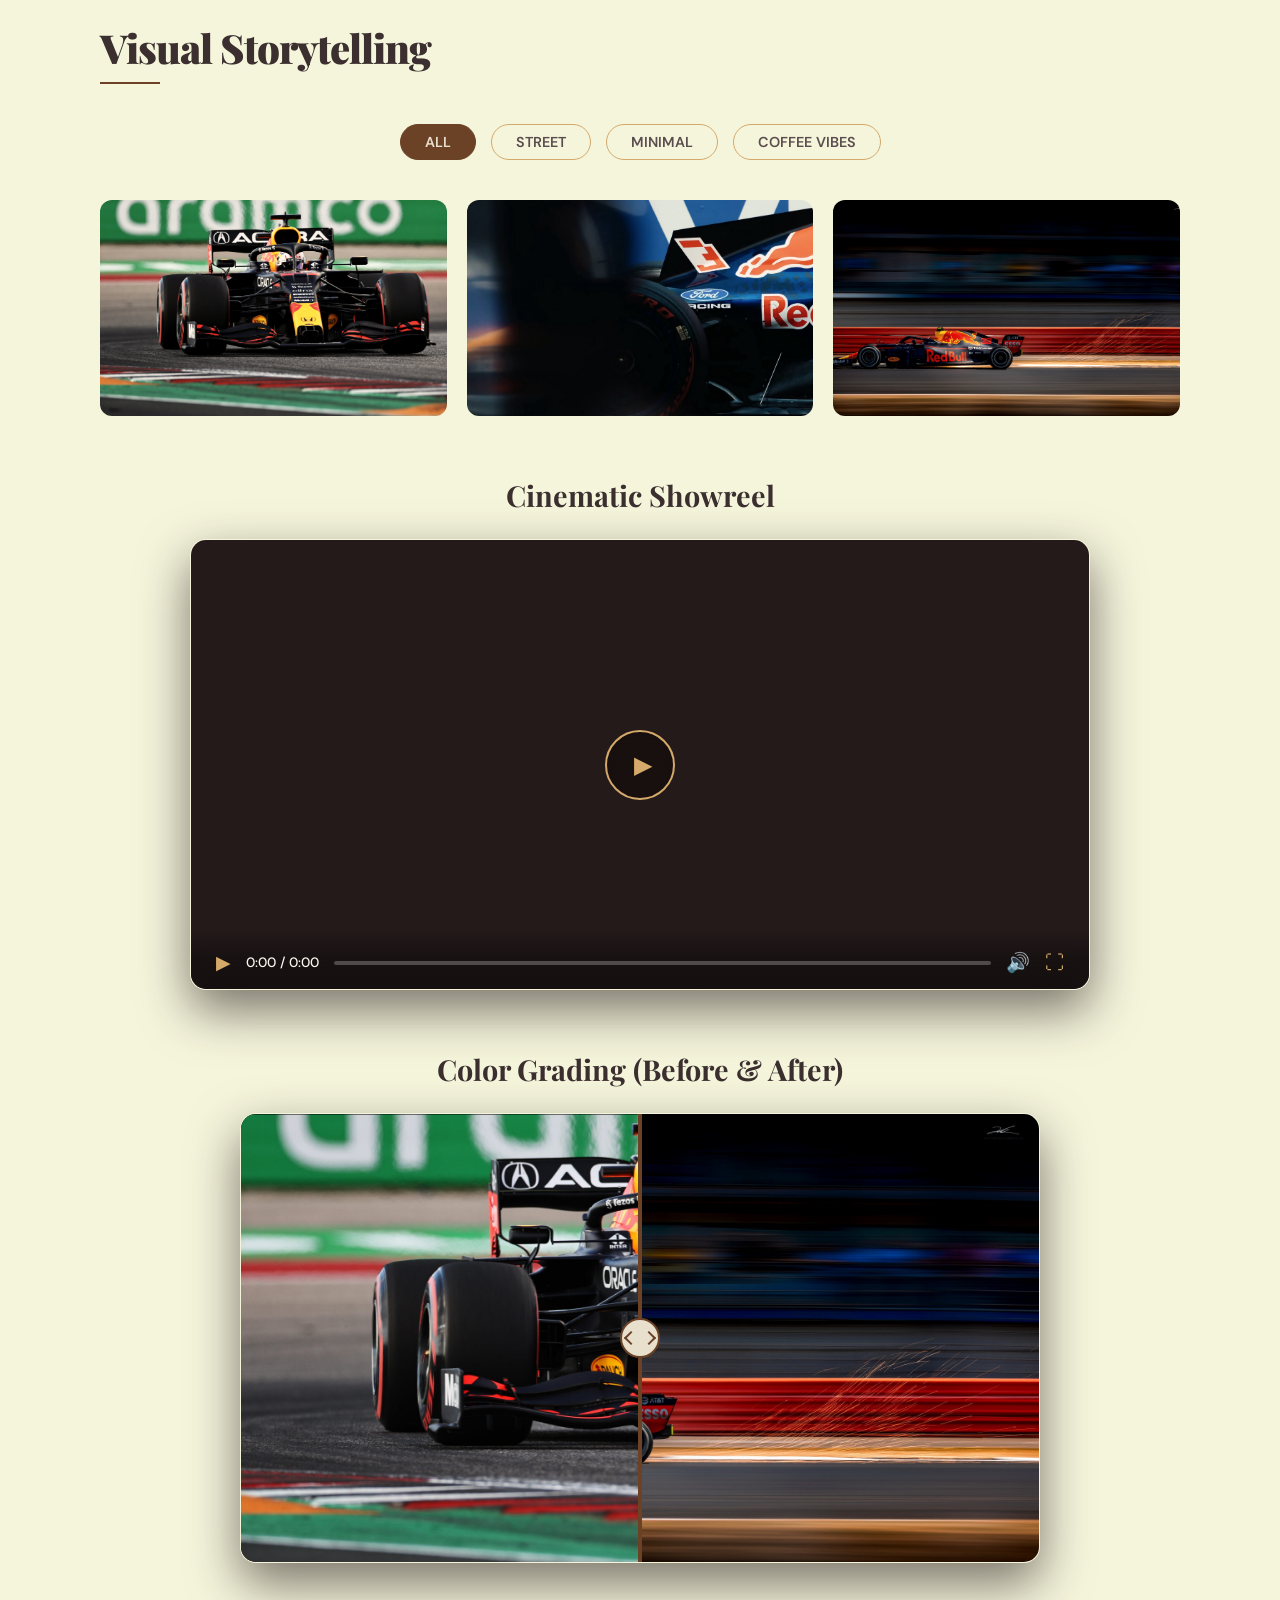
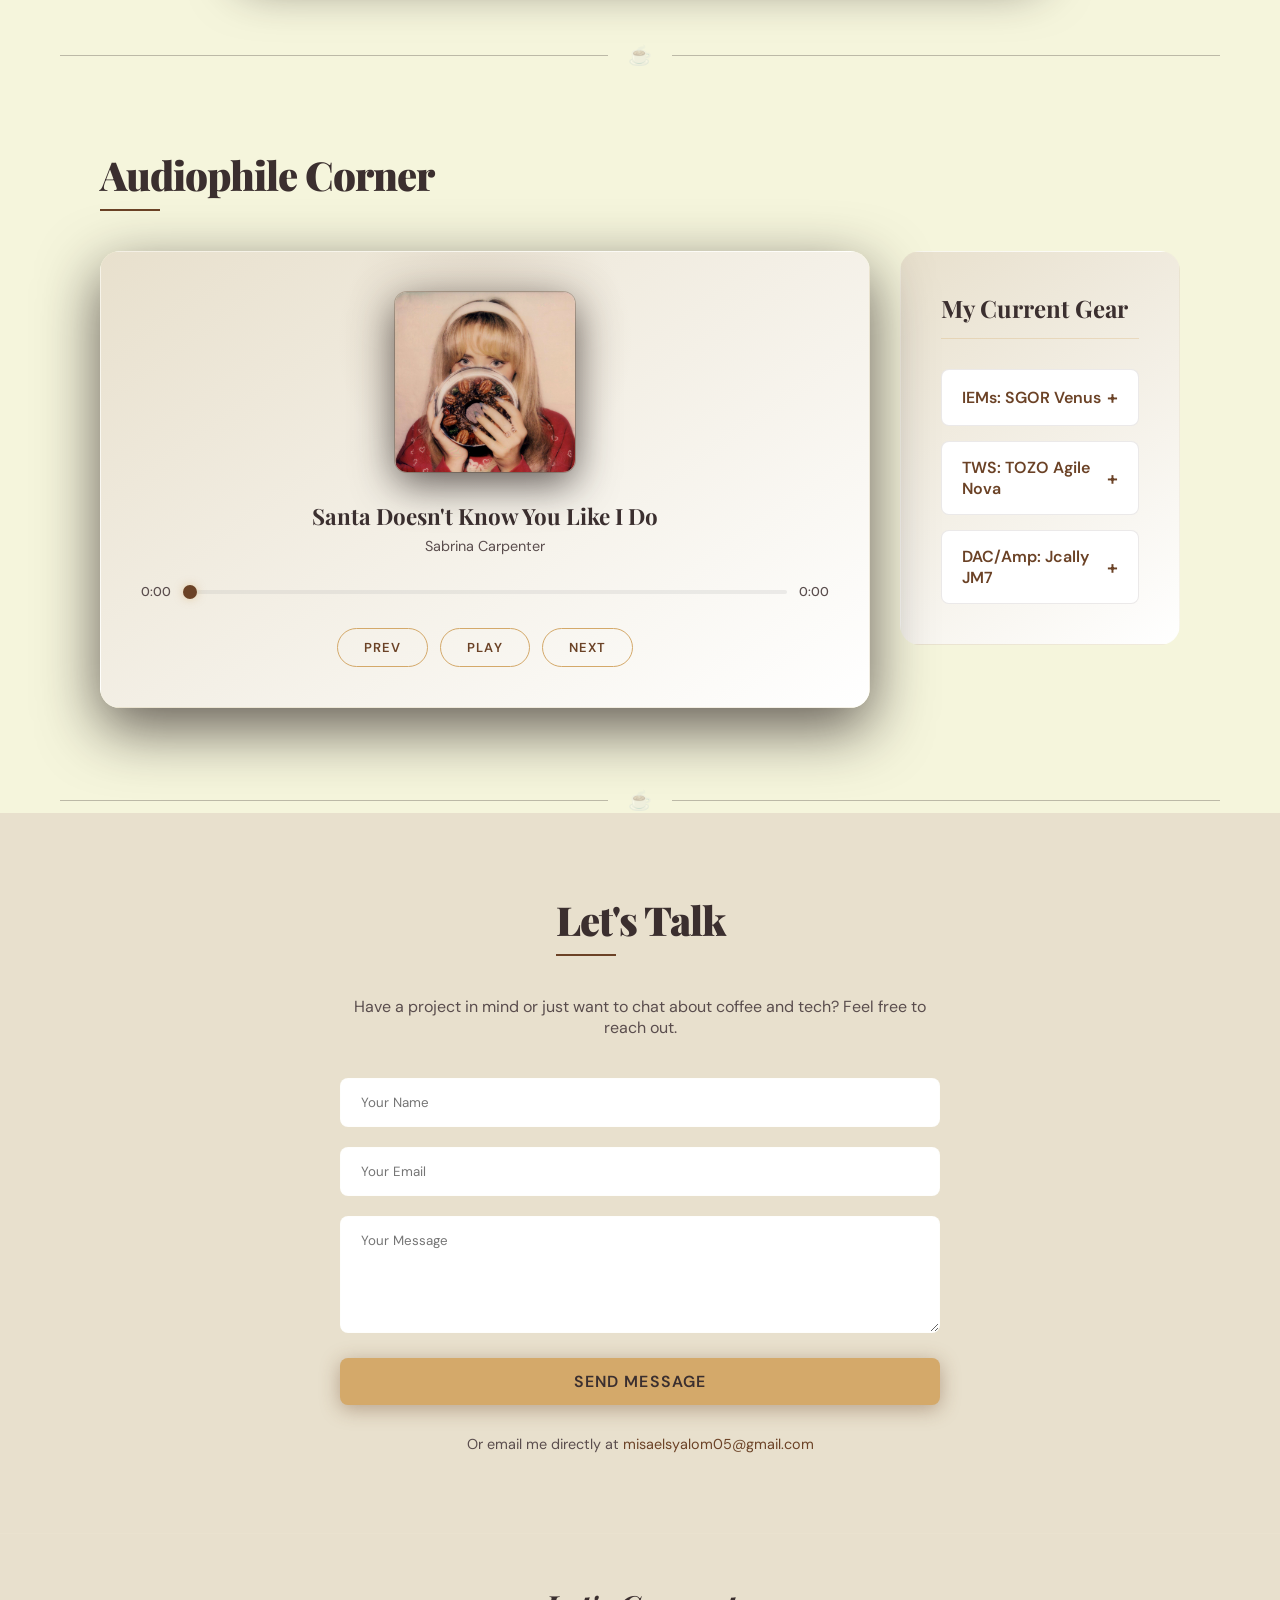
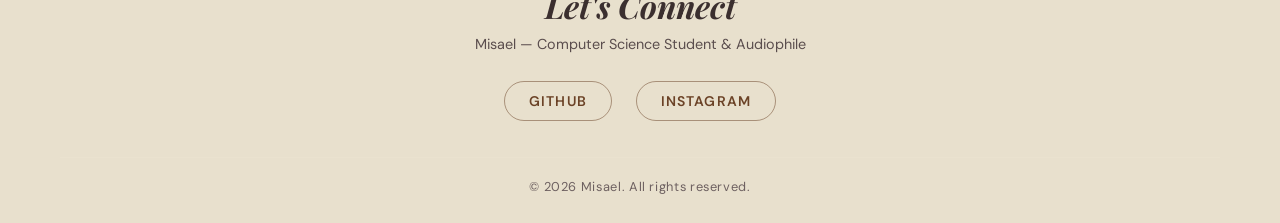
==== commit 266c02f4: "perbaikan music player" ====
--- a/index.html
+++ b/index.html
@@ -57,7 +57,7 @@
                 <div class="hero-buttons">
                     <a href="#projects" class="btn btn-filled">See My Work</a>
                     <a href="#audio" class="btn btn-outline">Audiophile Corner</a>
-                    <a href="#" class="btn btn-outline cv-btn" download>Download CV</a>
+                    <a href="cv misael syalom.pdf" class="btn btn-outline cv-btn" download>Download CV</a>
                 </div>
             </div>
         </div>
@@ -192,15 +192,15 @@
                 </div>
             </div>
 
-            <div class="card" onclick="openModal('modal-2')">
-                <img src="mitch store.png" alt="Mitch Store" class="card-img">
+            <div class="card" onclick="openModal('modal-3')">
+                <img src="ss kantin biru.png" alt="Kantin Biru" class="card-img">
                 <div class="card-content">
-                    <h3>Mitch Store</h3>
-                    <p>Project web Mitch store adalah projek e-commerce sederhana untuk memenuhi syarat tugas Pengantar
-                        Teknologi Informasi</p>
+                    <h3>Kantin Biru</h3>
+                    <p>Project web Kantin Biru adalah projek web-app mata kuliah Interaksi Manusia dan Komputer untuk memenuhi syarat Tugas Akhir Semester.</p>
                     <div class="tech-stack">
                         <span>HTML</span>
                         <span>CSS</span>
+                        <span>JS</span>
                     </div>
                 </div>
             </div>
--- a/style.css
+++ b/style.css
@@ -1035,30 +1035,32 @@
 }
 
 .masonry-grid {
-  column-count: 3;
-  column-gap: 20px;
+  display: grid;
+  grid-template-columns: repeat(3, 1fr);
+  gap: 20px;
   margin-bottom: 60px;
 }
 
 .masonry-item {
-  break-inside: avoid;
-  margin-bottom: 20px;
   border-radius: 12px;
   overflow: hidden;
   cursor: pointer;
   position: relative;
+  aspect-ratio: 16 / 10;
 }
 
 .gallery-img {
   width: 100%;
+  height: 100%;
+  object-fit: cover;
   display: block;
   transition: transform 0.4s ease, filter 0.4s ease;
-  filter: sepia(0.2);
+  filter: sepia(0.2) contrast(1.05);
 }
 
 .masonry-item:hover .gallery-img {
-  transform: scale(1.05);
-  filter: sepia(0);
+  transform: scale(1.06);
+  filter: sepia(0) contrast(1);
 }
 
 .video-showreel {
@@ -1436,7 +1438,7 @@
 
 .masonry-grid {
   display: grid;
-  grid-template-columns: repeat(auto-fill, minmax(300px, 1fr));
+  grid-template-columns: repeat(3, 1fr);
   gap: 20px;
   margin-bottom: 60px;
 }
@@ -1445,18 +1447,21 @@
   border-radius: 12px;
   overflow: hidden;
   cursor: pointer;
+  position: relative;
+  aspect-ratio: 16 / 10;
 }
 
 .gallery-img {
   width: 100%;
-  height: auto;
+  height: 100%;
+  object-fit: cover;
   display: block;
   transition: transform 0.4s ease, filter 0.4s ease;
-  filter: sepia(0.2) contrast(1.1);
-}
-
-.gallery-img:hover {
-  transform: scale(1.05);
+  filter: sepia(0.2) contrast(1.05);
+}
+
+.masonry-item:hover .gallery-img {
+  transform: scale(1.06);
   filter: sepia(0) contrast(1);
 }
 
@@ -1875,7 +1880,7 @@
   }
 
   .masonry-grid {
-    column-count: 2;
+    grid-template-columns: repeat(2, 1fr);
   }
 }
 
@@ -1899,7 +1904,7 @@
 
 @media (max-width: 600px) {
   .masonry-grid {
-    column-count: 1;
+    grid-template-columns: 1fr;
   }
 
   .modal-actions {
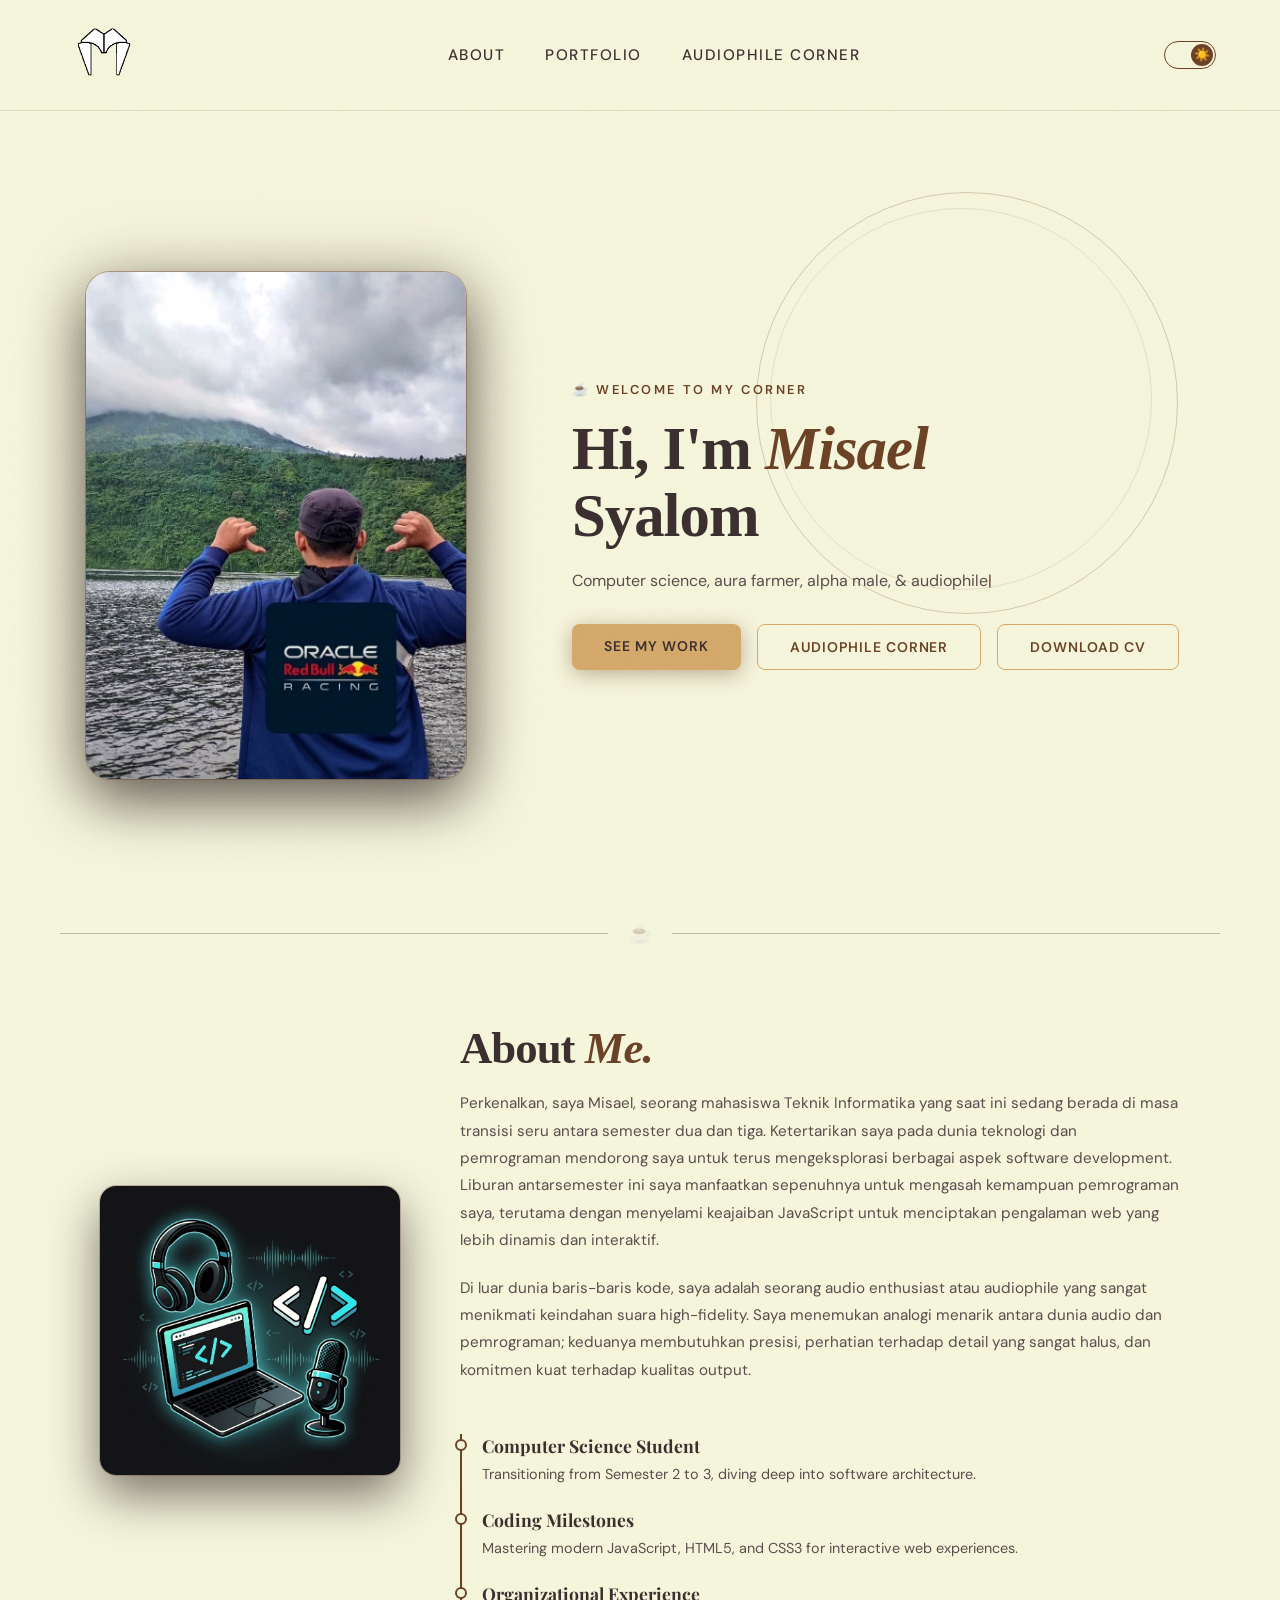
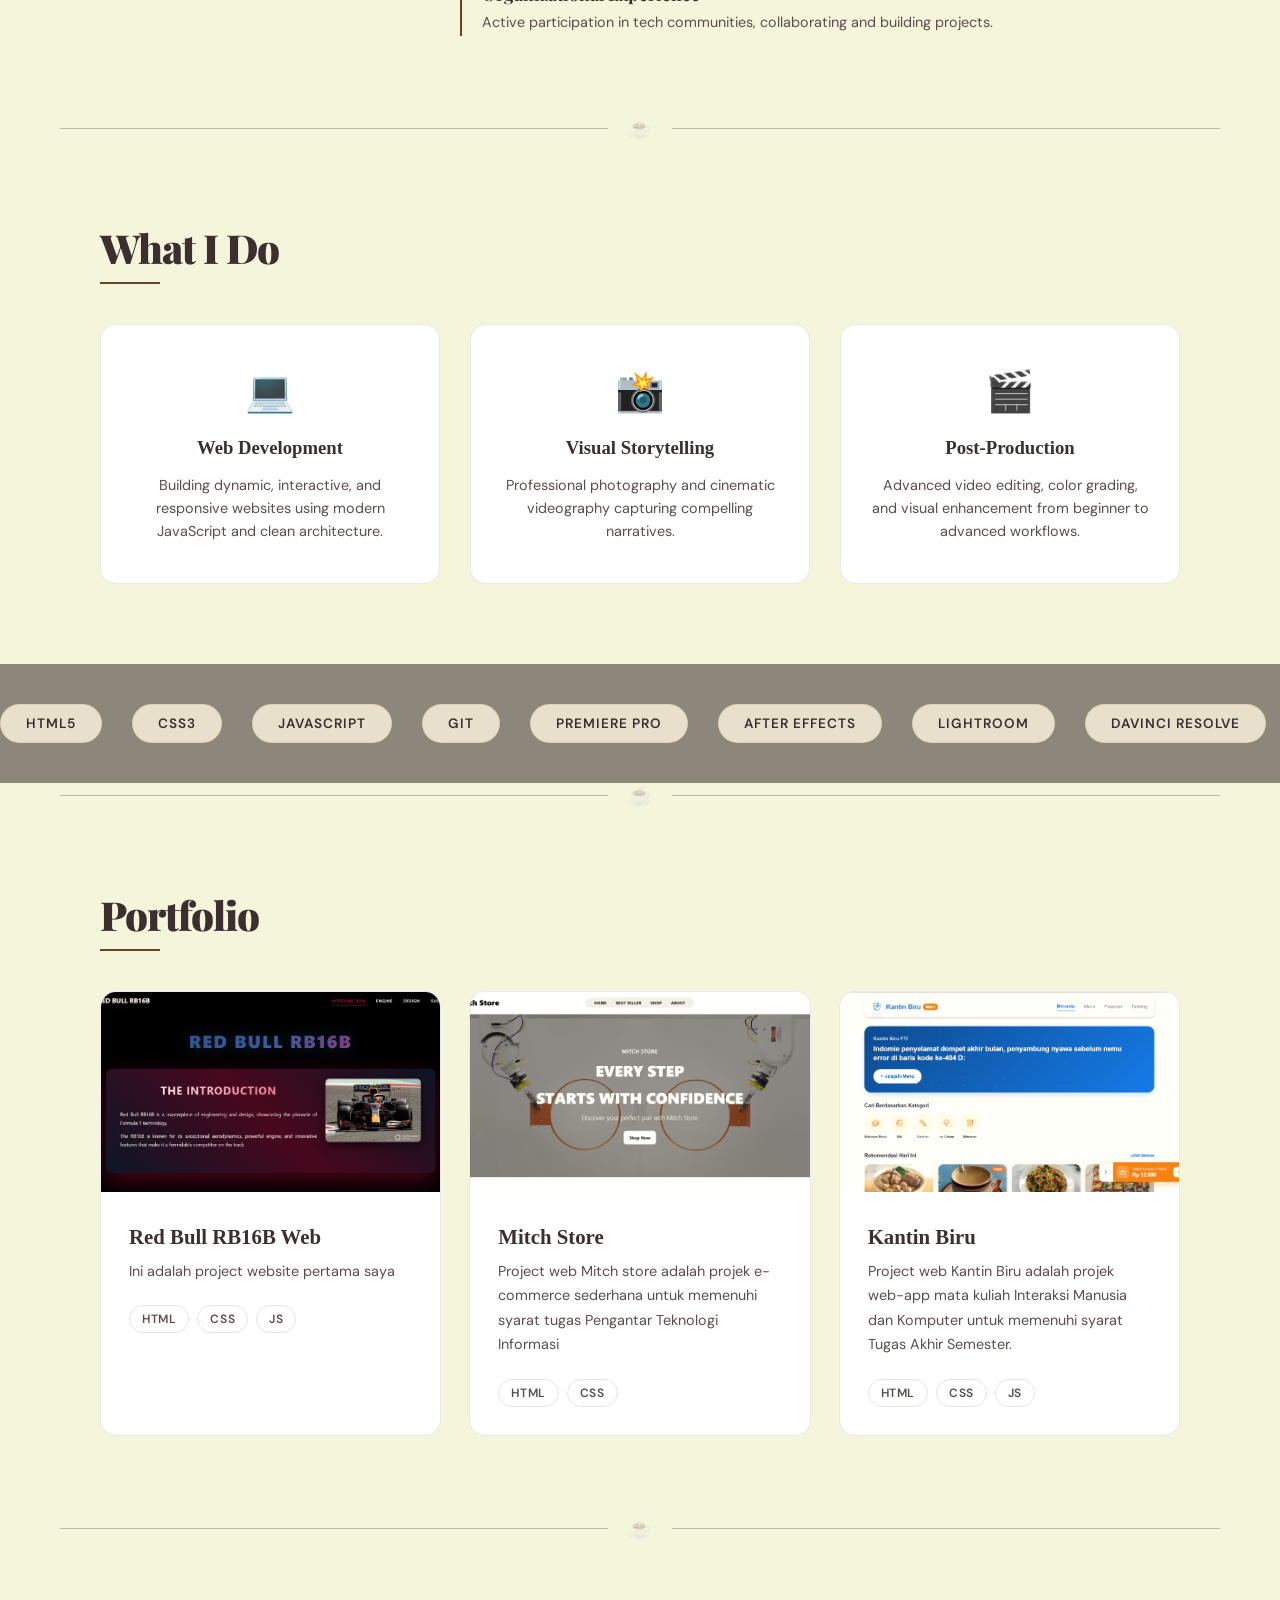
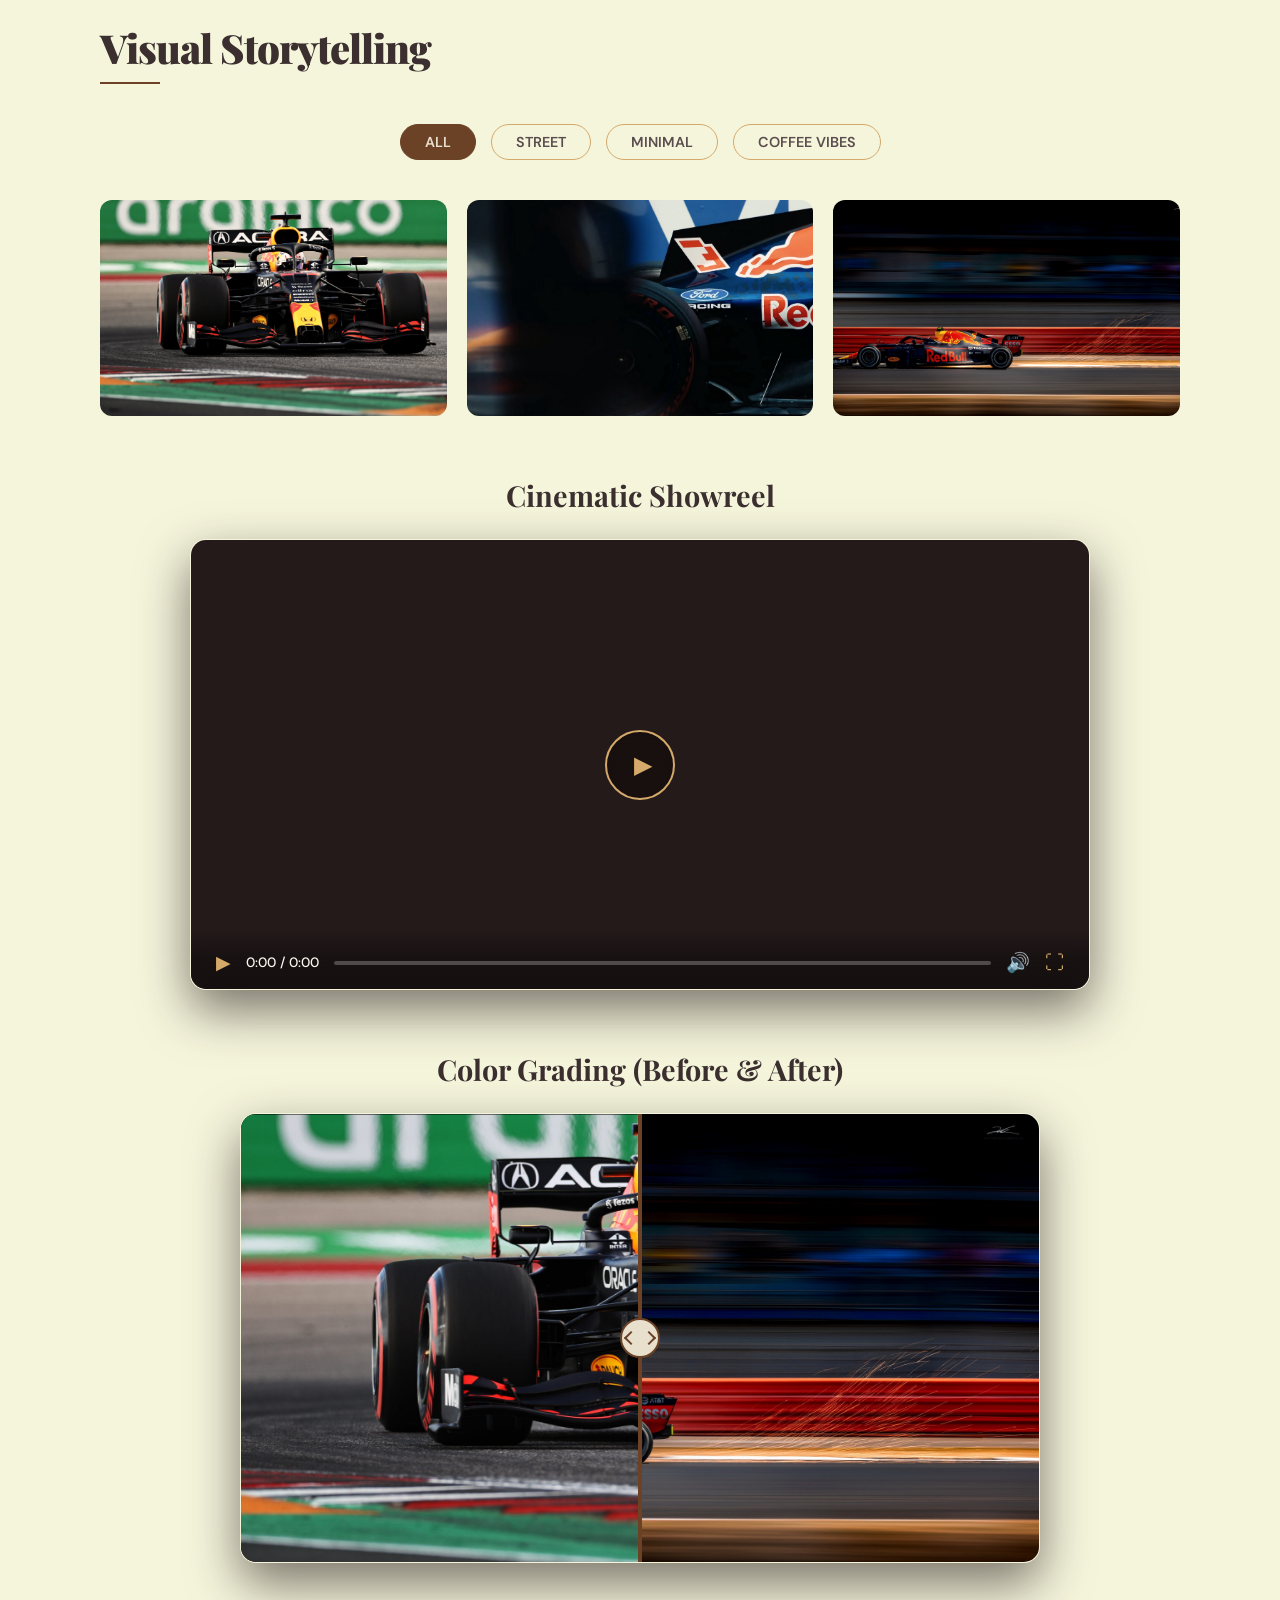
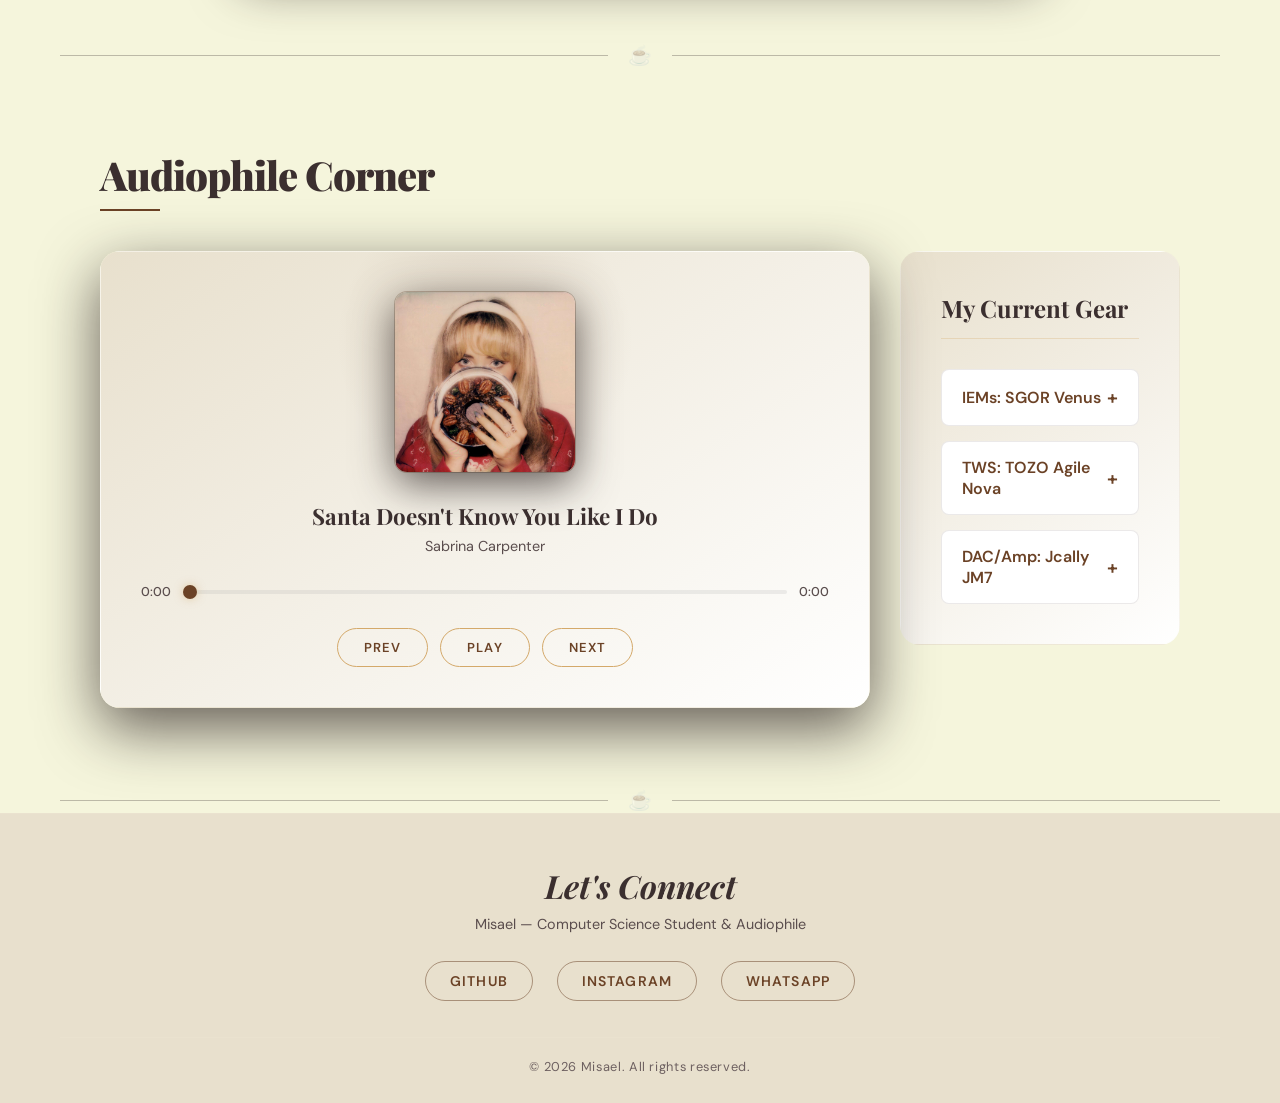
==== commit a1161ea1: "remove lets talk container and add whatsapp toggle" ====
--- a/index.html
+++ b/index.html
@@ -6,7 +6,7 @@
     <meta name="viewport" content="width=device-width, initial-scale=1.0">
     <link rel="stylesheet" href="style.css">
     <link rel="icon" type="image/x-icon" href="logo_white.png">
-    <title>Misael — Portfolio</title>
+    <title>Mrblindside07</title>
 
 </head>
 
@@ -339,29 +339,6 @@
     <!-- DIVIDER -->
     <div class="section-divider"><span>☕</span></div>
 
-    <!-- CONTACT -->
-    <section class="contact-section" id="contact">
-        <div class="contact-container">
-            <h2 class="section-title">Let's Talk</h2>
-            <p class="contact-subtitle">Have a project in mind or just want to chat about coffee and tech? Feel free to
-                reach out.</p>
-            <form class="contact-form" action="#" method="POST">
-                <div class="form-group">
-                    <input type="text" id="name" placeholder="Your Name" required>
-                </div>
-                <div class="form-group">
-                    <input type="email" id="email" placeholder="Your Email" required>
-                </div>
-                <div class="form-group">
-                    <textarea id="message" rows="5" placeholder="Your Message" required></textarea>
-                </div>
-                <button type="submit" class="btn btn-filled">Send Message</button>
-            </form>
-            <div class="contact-fallback">
-                <p>Or email me directly at <a href="mailto:misaelsyalom05@gmail.com">misaelsyalom05@gmail.com</a></p>
-            </div>
-        </div>
-    </section>
 
     <!-- FOOTER -->
     <footer class="site-footer">
@@ -370,7 +347,8 @@
             <p>Misael — Computer Science Student & Audiophile</p>
             <div class="social-links">
                 <a href="https://github.com/Mrblindside07" target="_blank">GitHub</a>
-                <a href="https://www.instagram.com/mrblindside_07/" target="_blank">Instagram</a>
+                <a href="https://www.instagram.com/mrblindside_07/" target="blank">Instagram</a>
+                <a href="https://wa.me/+62085141325028" target="_blank">WhatsApp</a>
             </div>
         </div>
         <div class="footer-bottom">
